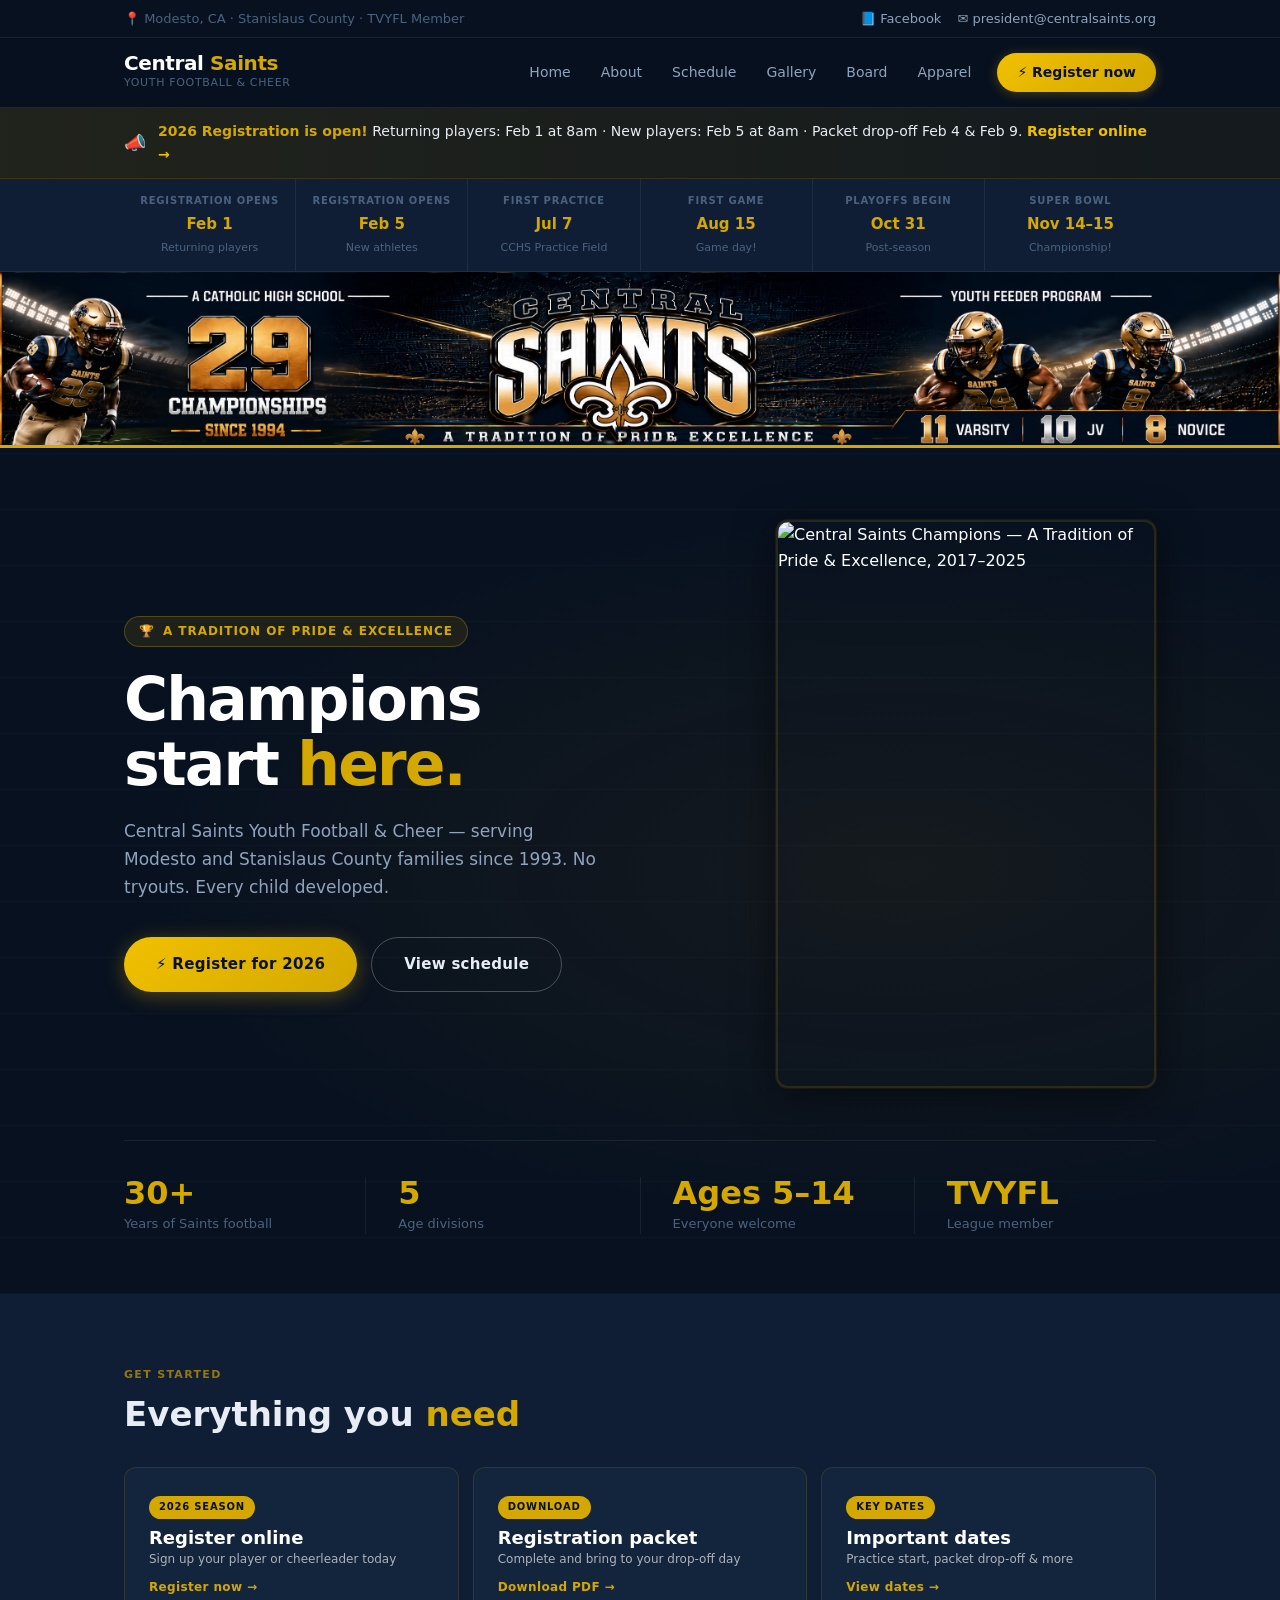
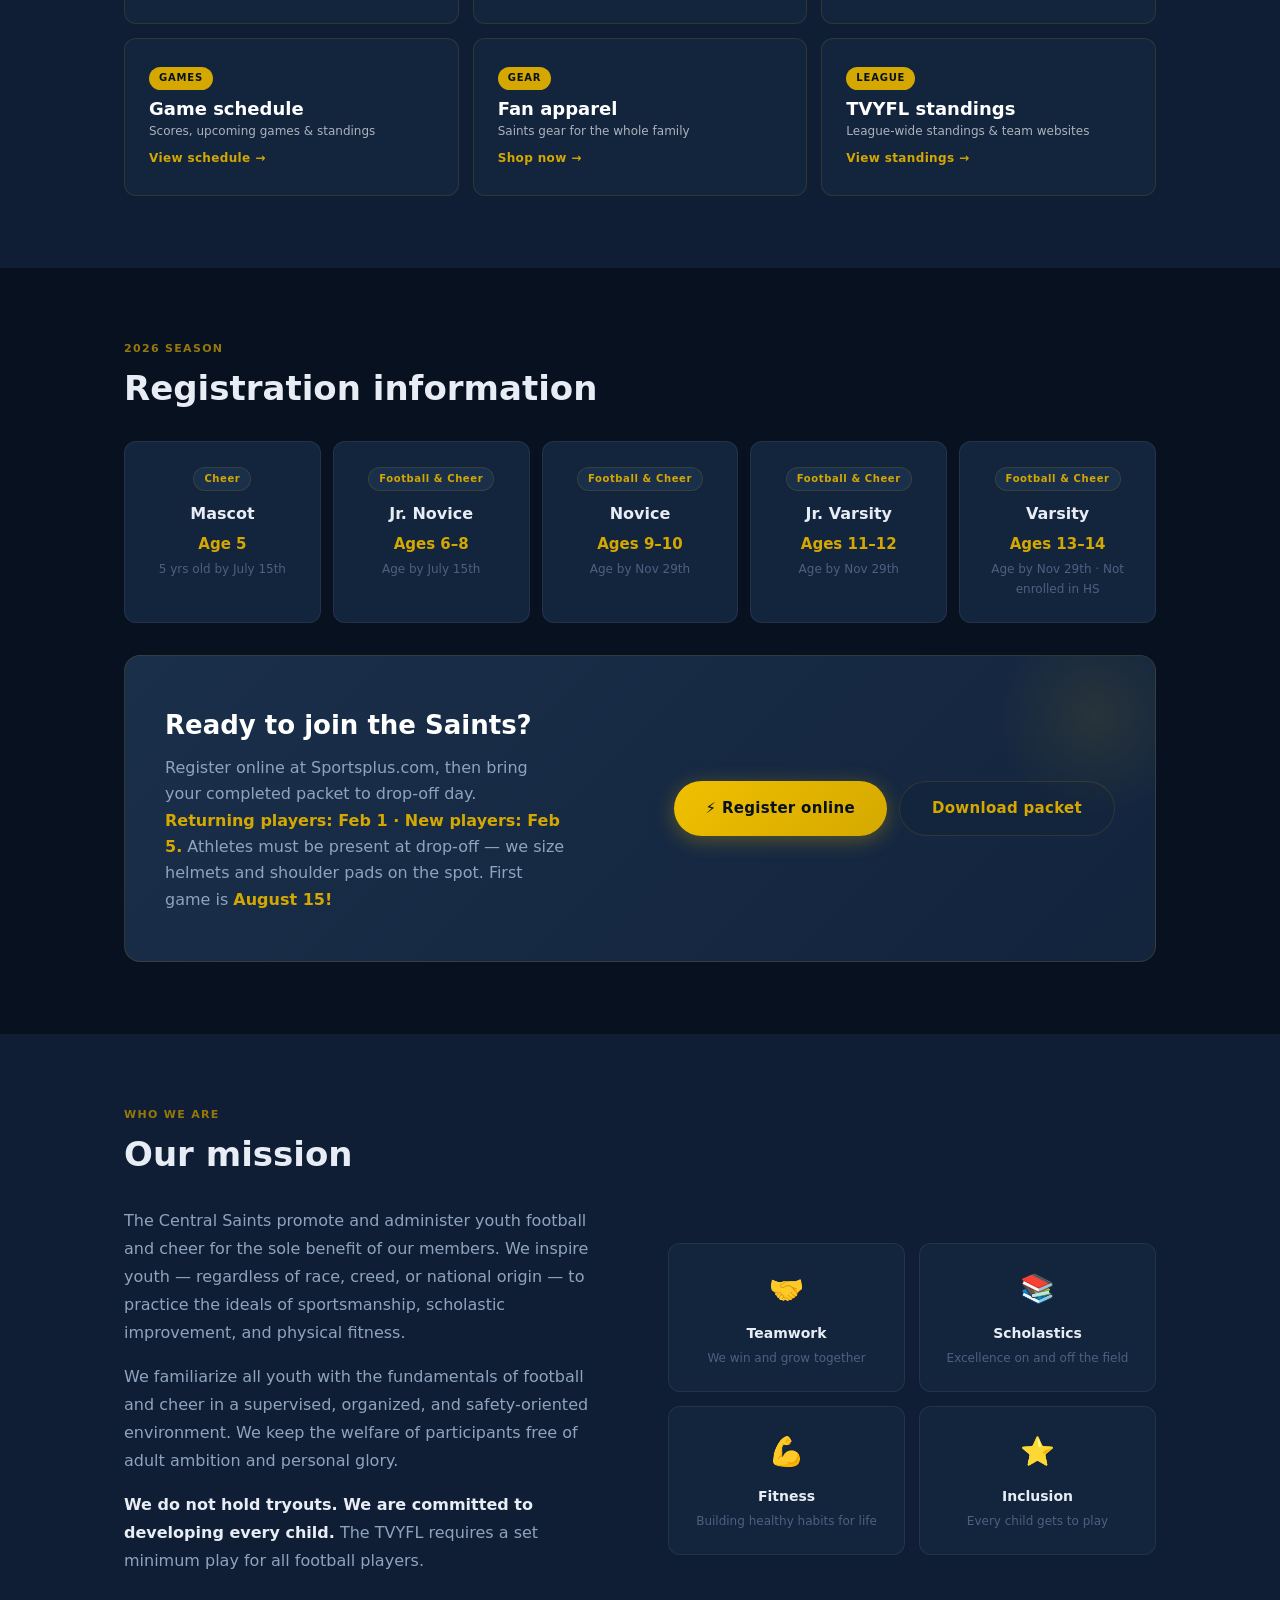
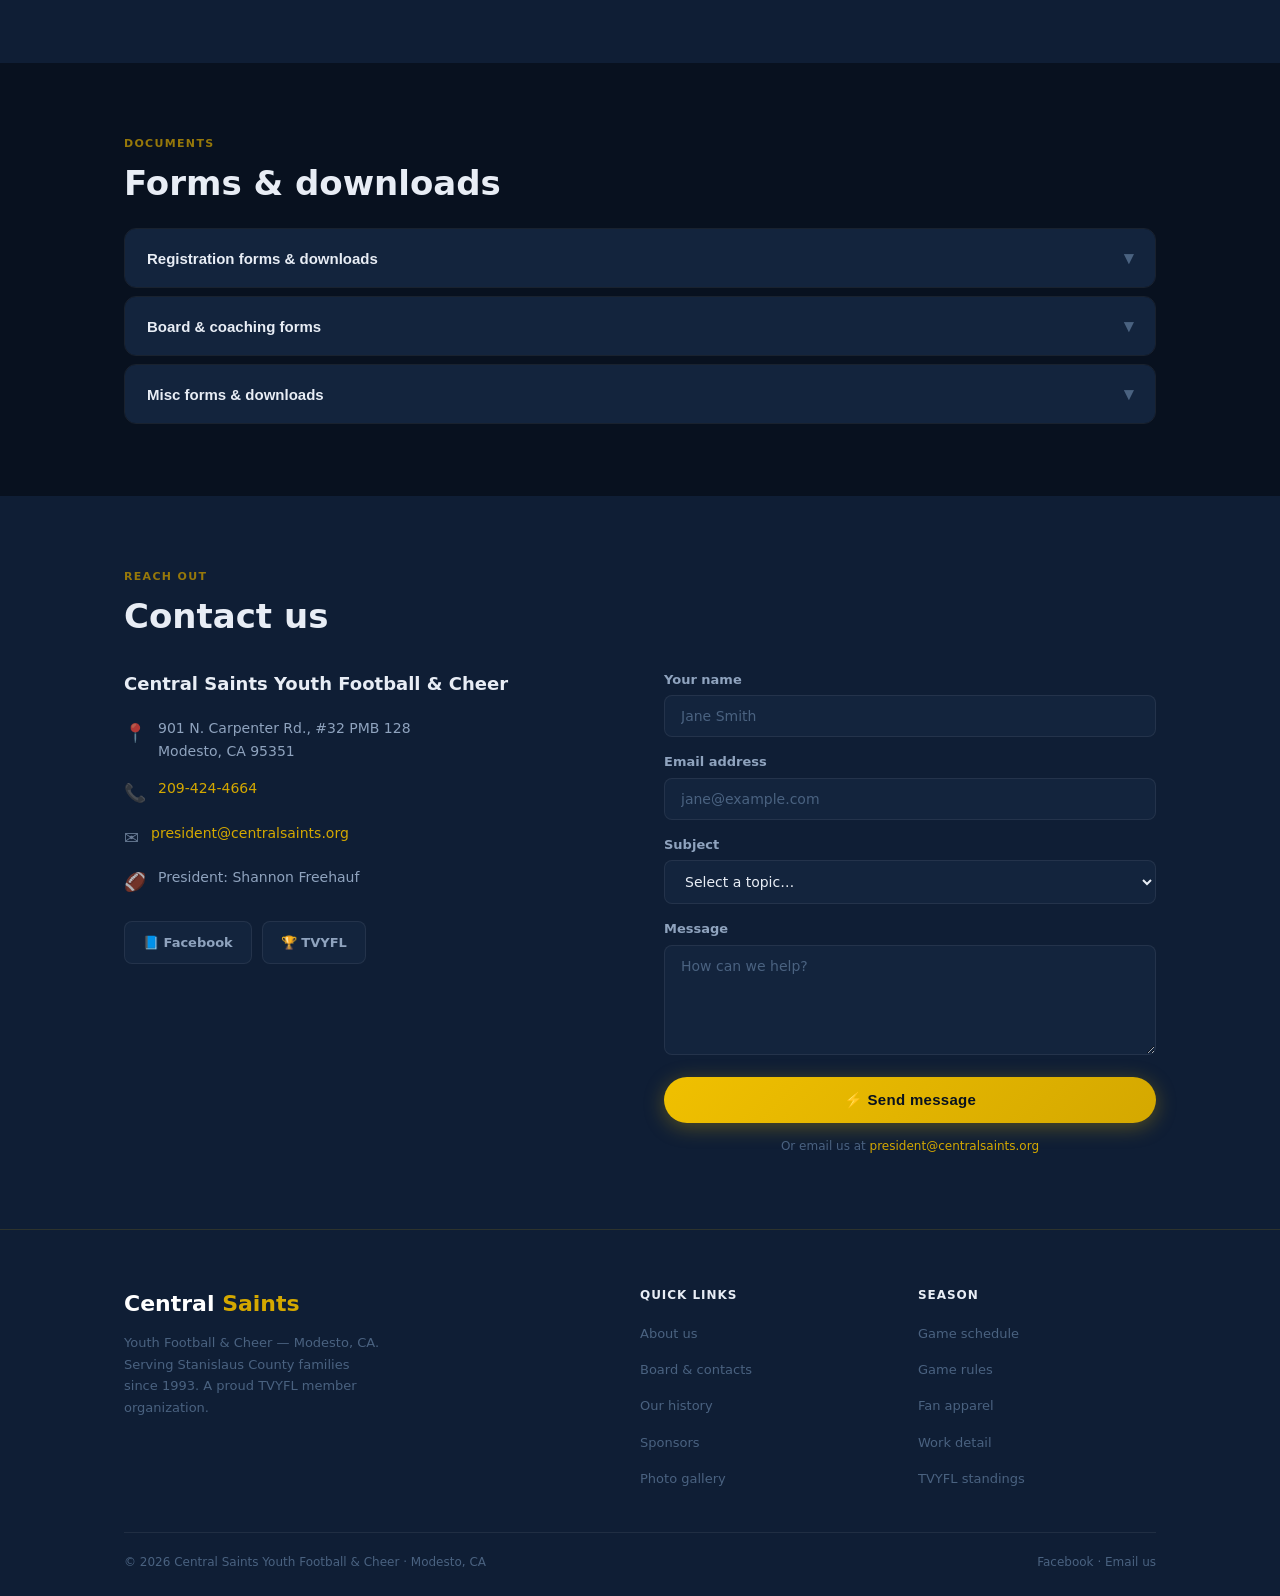
==== index.html @ 1bf00011 "Add files via upload" ====
<!DOCTYPE html>
<html lang="en">
<head>
  <meta charset="UTF-8">
  <meta name="viewport" content="width=device-width, initial-scale=1.0">
  <meta name="description" content="Central Saints Youth Football and Cheer — Stanislaus County, Modesto CA. Champions since 1993. Register your player for the 2026 season.">
  <meta name="keywords" content="Central Saints, Youth Football, Cheer, Modesto, Stanislaus, TVYFL">
  <meta name="google-site-verification" content="LzU_0AO7WnpEdqPncaAFvzsqi4x4MOrATPB7nCaM4bI">
  <meta name="msvalidate.01" content="E31318D5FFE5CCACE5E9D68C7A4A8B5A">
  <title>Central Saints Youth Football &amp; Cheer — Modesto, CA</title>
  <style>
    *, *::before, *::after { box-sizing: border-box; margin: 0; padding: 0; }
    :root {
      --navy:      #08111f;
      --navy-mid:  #0f1e35;
      --navy-card: #13243d;
      --navy-light:#1a2f4a;
      --gold:      #d4a800;
      --gold-bright:#f0c000;
      --gold-dim:  #96780a;
      --gold-glow: rgba(212,168,0,0.18);
      --white:     #ffffff;
      --off-white: #e8edf5;
      --text-primary:   #e8edf5;
      --text-secondary: #8fa3be;
      --text-muted:     #4a6280;
      --border:    rgba(212,168,0,0.15);
      --border-dim: rgba(255,255,255,0.07);
      --radius:    12px;
    }
    html { scroll-behavior: smooth; }
    body {
      font-family: system-ui, -apple-system, 'Segoe UI', sans-serif;
      font-size: 16px; line-height: 1.65;
      color: var(--text-primary);
      background: var(--navy);
    }
    img { max-width: 100%; display: block; }
    a { color: var(--gold); text-decoration: none; }
    a:hover { color: var(--gold-bright); text-decoration: none; }
    ul { list-style: none; }
    .container { max-width: 1080px; margin: 0 auto; padding: 0 24px; }
    .sr-only { position: absolute; width: 1px; height: 1px; overflow: hidden; clip: rect(0,0,0,0); }

    /* ── Buttons ── */
    .btn {
      display: inline-flex; align-items: center; gap: 8px;
      padding: 14px 32px;
      border-radius: 50px;
      font-size: 15px; font-weight: 700;
      cursor: pointer; border: none;
      text-decoration: none; letter-spacing: 0.02em;
      transition: transform 0.15s, box-shadow 0.15s, background 0.15s;
      white-space: nowrap;
    }
    .btn:hover { transform: translateY(-2px); text-decoration: none; }
    .btn:active { transform: translateY(0) scale(0.97); }

    /* Primary: gold pill with glow */
    .btn-gold {
      background: linear-gradient(135deg, var(--gold-bright) 0%, var(--gold) 100%);
      color: var(--navy);
      box-shadow: 0 4px 20px rgba(212,168,0,0.35);
    }
    .btn-gold:hover {
      background: linear-gradient(135deg, #ffe040 0%, var(--gold-bright) 100%);
      box-shadow: 0 6px 28px rgba(212,168,0,0.55);
      color: var(--navy);
    }

    /* Secondary: outline pill */
    .btn-outline {
      background: transparent;
      color: var(--text-primary);
      border: 1.5px solid rgba(255,255,255,0.25);
    }
    .btn-outline:hover {
      border-color: var(--gold);
      color: var(--gold);
      box-shadow: 0 4px 16px rgba(212,168,0,0.15);
    }

    /* Ghost: subtle dark fill */
    .btn-ghost {
      background: var(--navy-card);
      color: var(--gold);
      border: 1.5px solid var(--border);
    }
    .btn-ghost:hover {
      background: var(--navy-light);
      border-color: var(--gold);
      box-shadow: 0 4px 16px rgba(212,168,0,0.15);
    }

    /* Small variant */
    .btn-sm { padding: 9px 20px; font-size: 13px; }

    /* Section labels and headings */
    .section-label {
      font-size: 11px; font-weight: 700; letter-spacing: 0.12em;
      text-transform: uppercase; color: var(--gold-dim); margin-bottom: 10px;
    }
    .section-heading {
      font-size: clamp(24px, 4vw, 34px); font-weight: 800;
      color: var(--text-primary); margin-bottom: 6px; line-height: 1.2;
    }
    .section-heading em { font-style: normal; color: var(--gold); }

    /* ── Skip link ── */
    .skip-link {
      position: absolute; top: -100px; left: 16px;
      background: var(--gold); color: var(--navy);
      padding: 8px 16px; border-radius: 0 0 8px 8px;
      font-weight: 700; z-index: 9999; transition: top 0.2s;
    }
    .skip-link:focus { top: 0; }

    /* ── Top bar ── */
    .topbar {
      background: var(--navy);
      border-bottom: 1px solid var(--border-dim);
      padding: 8px 0; font-size: 13px; color: var(--text-muted);
    }
    .topbar .container { display: flex; justify-content: space-between; align-items: center; flex-wrap: wrap; gap: 6px; }
    .topbar a { color: var(--text-secondary); }
    .topbar a:hover { color: var(--gold); }
    .topbar-social { display: flex; gap: 16px; }

    /* ── Nav ── */
    .site-nav {
      background: rgba(8,17,31,0.95);
      backdrop-filter: blur(12px);
      -webkit-backdrop-filter: blur(12px);
      border-bottom: 1px solid var(--border);
      position: sticky; top: 0; z-index: 100;
    }
    .nav-inner {
      display: flex; align-items: center; justify-content: space-between;
      padding: 14px 24px; max-width: 1080px; margin: 0 auto;
    }
    .nav-brand { display: flex; flex-direction: column; text-decoration: none; }
    .nav-brand .brand-name {
      font-size: 20px; font-weight: 800; color: var(--white);
      letter-spacing: -0.02em; line-height: 1.1;
    }
    .nav-brand .brand-name span { color: var(--gold); }
    .nav-brand .brand-sub { font-size: 11px; color: var(--text-muted); letter-spacing: 0.06em; text-transform: uppercase; }
    .nav-links { display: flex; gap: 2px; align-items: center; }
    .nav-links a {
      padding: 7px 14px; border-radius: 8px;
      font-size: 14px; font-weight: 500; color: var(--text-secondary);
      transition: background 0.12s, color 0.12s;
    }
    .nav-links a:hover { background: var(--navy-card); color: var(--text-primary); }
    .nav-links .nav-cta {
      background: linear-gradient(135deg, var(--gold-bright), var(--gold));
      color: var(--navy); font-weight: 700;
      margin-left: 10px; border-radius: 50px;
      padding: 8px 20px;
      box-shadow: 0 2px 12px rgba(212,168,0,0.3);
    }
    .nav-links .nav-cta:hover { box-shadow: 0 4px 20px rgba(212,168,0,0.5); color: var(--navy); }
    .nav-toggle {
      display: none; background: none; border: none; cursor: pointer;
      flex-direction: column; gap: 5px; padding: 4px;
    }
    .nav-toggle span { display: block; width: 24px; height: 2px; background: var(--text-primary); border-radius: 2px; transition: all 0.2s; }
    @media (max-width: 760px) {
      .nav-toggle { display: flex; }
      .nav-links {
        display: none; flex-direction: column; align-items: stretch;
        position: absolute; top: 100%; left: 0; right: 0;
        background: var(--navy-mid); border-bottom: 1px solid var(--border);
        padding: 12px 16px; gap: 4px;
      }
      .nav-links.open { display: flex; }
      .nav-links a { padding: 11px 14px; }
      .nav-links .nav-cta { text-align: center; margin-left: 0; margin-top: 8px; border-radius: 8px; }
    }

    /* ── Alert banner ── */
    .alert-banner {
      background: linear-gradient(90deg, rgba(212,168,0,0.12) 0%, rgba(212,168,0,0.06) 100%);
      border-bottom: 1px solid var(--border);
      padding: 12px 0;
    }
    .alert-banner .container { display: flex; align-items: center; gap: 12px; font-size: 14px; }
    .alert-icon { font-size: 18px; flex-shrink: 0; }
    .alert-banner strong { color: var(--gold); }
    .alert-banner a { color: var(--gold-bright); font-weight: 700; }

    /* ── Banner image ── */
    .banner-img-wrap { width: 100%; overflow: hidden; border-bottom: 3px solid var(--gold); line-height: 0; }
    .banner-img-wrap img { width: 100%; height: auto; display: block; }

    /* ── Hero ── */
    .hero {
      background: var(--navy);
      color: var(--white);
      padding: 72px 0 60px;
      position: relative; overflow: hidden;
    }
    .hero::before {
      content: ''; position: absolute; inset: 0;
      background:
        radial-gradient(ellipse at 70% 50%, rgba(212,168,0,0.06) 0%, transparent 60%),
        repeating-linear-gradient(0deg, rgba(255,255,255,0.018) 0px, rgba(255,255,255,0.018) 1px, transparent 1px, transparent 56px);
      pointer-events: none;
    }
    .hero-inner {
      position: relative;
      display: grid; grid-template-columns: 1fr auto;
      gap: 40px; align-items: center;
    }
    .hero-eyebrow {
      display: inline-flex; align-items: center; gap: 8px;
      background: rgba(212,168,0,0.1); border: 1px solid rgba(212,168,0,0.3);
      color: var(--gold); font-size: 12px; font-weight: 700; letter-spacing: 0.08em;
      text-transform: uppercase; padding: 5px 14px; border-radius: 20px; margin-bottom: 20px;
    }
    .hero-title {
      font-size: clamp(36px, 6vw, 60px); font-weight: 800;
      line-height: 1.08; letter-spacing: -0.03em; margin-bottom: 20px; color: var(--white);
    }
    .hero-title em { font-style: normal; color: var(--gold); }
    .hero-desc { font-size: 17px; color: var(--text-secondary); max-width: 480px; margin-bottom: 36px; line-height: 1.65; }
    .hero-btns { display: flex; gap: 14px; flex-wrap: wrap; }
    .hero-photo {
      width: 380px; flex-shrink: 0; border-radius: var(--radius);
      overflow: hidden; border: 2px solid var(--border);
      box-shadow: 0 8px 40px rgba(0,0,0,0.5), 0 0 0 1px rgba(212,168,0,0.1);
    }
    .hero-photo img { width: 100%; height: auto; display: block; }
    @media (max-width: 760px) { .hero-photo { display: none; } }
    .hero-stats {
      display: flex; gap: 0;
      border-top: 1px solid var(--border-dim); margin-top: 52px; padding-top: 36px;
    }
    .hero-stat { flex: 1; padding-right: 32px; border-right: 1px solid var(--border-dim); margin-right: 32px; }
    .hero-stat:last-child { border: none; margin: 0; padding: 0; }
    .hero-stat-num { font-size: 32px; font-weight: 800; color: var(--gold); line-height: 1; }
    .hero-stat-label { font-size: 13px; color: var(--text-muted); margin-top: 4px; }
    @media (max-width: 600px) {
      .hero-inner { grid-template-columns: 1fr; }
      .hero-stats { gap: 20px; flex-wrap: wrap; }
      .hero-stat { border: none; margin: 0; padding: 0; flex: 0 0 calc(50% - 10px); }
    }

    /* ── Sections ── */
    .section { padding: 72px 0; }
    .section-dark { background: var(--navy); }
    .section-mid  { background: var(--navy-mid); }

    /* ── Quick links — dark photo cards ── */
    .quicklinks-grid {
      display: grid; grid-template-columns: repeat(3, 1fr);
      gap: 14px; margin-top: 32px;
    }
    @media (max-width: 760px) { .quicklinks-grid { grid-template-columns: 1fr 1fr; } }
    @media (max-width: 480px) { .quicklinks-grid { grid-template-columns: 1fr; } }
    .quicklink-card {
      position: relative; border-radius: var(--radius);
      overflow: hidden;
      display: flex; flex-direction: column; justify-content: center;
      text-decoration: none; color: var(--white);
      background: var(--navy-card);
      border: 1px solid var(--border);
      transition: transform 0.2s, border-color 0.2s, box-shadow 0.2s, background 0.2s;
    }
    .quicklink-card:hover {
      transform: translateY(-5px);
      border-color: var(--gold);
      background: var(--navy-light);
      box-shadow: 0 12px 40px rgba(0,0,0,0.4), 0 0 0 1px rgba(212,168,0,0.2);
    }
    .ql-content { position: relative; z-index: 1; padding: 24px; }
    .ql-tag {
      display: inline-block; background: var(--gold); color: var(--navy);
      font-size: 10px; font-weight: 800; letter-spacing: 0.08em;
      text-transform: uppercase; padding: 3px 10px; border-radius: 20px; margin-bottom: 8px;
    }
    .quicklink-card h3 { font-size: 18px; font-weight: 800; color: var(--white); line-height: 1.2; margin-bottom: 3px; }
    .quicklink-card p  { font-size: 12px; color: rgba(255,255,255,0.65); line-height: 1.4; }
    .ql-arrow { display: inline-block; margin-top: 10px; font-size: 12px; font-weight: 700; color: var(--gold); letter-spacing: 0.03em; }

    /* ── Age divisions ── */
    .divisions-grid {
      display: grid; grid-template-columns: repeat(auto-fit, minmax(160px, 1fr));
      gap: 12px; margin-top: 32px;
    }
    .division-card {
      background: var(--navy-card); border: 1px solid var(--border-dim);
      border-radius: var(--radius); padding: 22px 16px; text-align: center;
      transition: border-color 0.15s;
    }
    .division-card:hover { border-color: var(--border); }
    .division-badge {
      display: inline-block; background: var(--navy-light); color: var(--gold);
      font-size: 10px; font-weight: 800; letter-spacing: 0.06em;
      padding: 3px 10px; border-radius: 20px; margin-bottom: 10px;
      border: 1px solid var(--border);
    }
    .division-card h3 { font-size: 16px; font-weight: 700; color: var(--text-primary); margin-bottom: 4px; }
    .division-card .ages { font-size: 15px; font-weight: 700; color: var(--gold); }
    .division-card .cutoff { font-size: 12px; color: var(--text-muted); margin-top: 4px; }

    /* ── Reg CTA ── */
    .reg-cta {
      background: linear-gradient(135deg, var(--navy-light) 0%, var(--navy-card) 100%);
      border: 1px solid var(--border);
      border-radius: 16px; padding: 48px 40px;
      display: flex; align-items: center; justify-content: space-between;
      gap: 24px; flex-wrap: wrap; margin-top: 32px;
      position: relative; overflow: hidden;
    }
    .reg-cta::before {
      content: ''; position: absolute; top: -40px; right: -40px;
      width: 200px; height: 200px; border-radius: 50%;
      background: radial-gradient(circle, rgba(212,168,0,0.1) 0%, transparent 70%);
      pointer-events: none;
    }
    .reg-cta h3 { font-size: 26px; font-weight: 800; color: var(--white); margin-bottom: 8px; }
    .reg-cta p  { color: var(--text-secondary); max-width: 400px; }
    .reg-cta-btns { display: flex; gap: 12px; flex-wrap: wrap; flex-shrink: 0; }

    /* ── Mission ── */
    .mission-layout {
      display: grid; grid-template-columns: 1fr 1fr;
      gap: 56px; align-items: center; margin-top: 32px;
    }
    .mission-text p { color: var(--text-secondary); margin-bottom: 16px; line-height: 1.75; }
    .mission-text strong { color: var(--text-primary); }
    .mission-values { display: grid; grid-template-columns: 1fr 1fr; gap: 14px; }
    .value-card {
      background: var(--navy-card); border: 1px solid var(--border-dim);
      border-radius: var(--radius); padding: 22px; text-align: center;
      transition: border-color 0.15s;
    }
    .value-card:hover { border-color: var(--border); }
    .value-card .val-icon { font-size: 28px; margin-bottom: 10px; }
    .value-card h4 { font-size: 14px; font-weight: 700; color: var(--text-primary); }
    .value-card p  { font-size: 12px; color: var(--text-muted); margin-top: 4px; }
    @media (max-width: 720px) { .mission-layout { grid-template-columns: 1fr; gap: 32px; } }

    /* ── Accordion ── */
    .accordion { margin-top: 24px; display: flex; flex-direction: column; gap: 8px; }
    .acc-item { border: 1px solid var(--border-dim); border-radius: var(--radius); overflow: hidden; }
    .acc-trigger {
      display: flex; justify-content: space-between; align-items: center;
      width: 100%; background: var(--navy-card);
      padding: 18px 22px; cursor: pointer; border: none;
      font-size: 15px; font-weight: 600; color: var(--text-primary); text-align: left;
      transition: background 0.12s;
    }
    .acc-trigger:hover { background: var(--navy-light); }
    .acc-arrow { font-size: 18px; color: var(--text-muted); transition: transform 0.2s; user-select: none; }
    .acc-item.open .acc-arrow { transform: rotate(180deg); color: var(--gold); }
    .acc-item.open .acc-trigger { color: var(--gold); }
    .acc-body { display: none; padding: 0 22px 20px; background: var(--navy-card); }
    .acc-item.open .acc-body { display: block; }
    .acc-body ul { margin-top: 8px; display: flex; flex-direction: column; gap: 6px; }
    .acc-body li {
      display: flex; align-items: center; gap: 10px;
      padding: 10px 14px;
      background: var(--navy-mid); border-radius: 8px;
      font-size: 14px; color: var(--text-secondary);
      border: 1px solid var(--border-dim);
    }
    .acc-body li a { color: var(--gold); font-weight: 600; }
    .acc-body li a:hover { color: var(--gold-bright); }
    .acc-body .doc-icon { font-size: 15px; flex-shrink: 0; opacity: 0.6; }
    .acc-body p { font-size: 14px; color: var(--text-secondary); margin-bottom: 12px; }
    .acc-body .contact-block { margin-bottom: 16px; }
    .acc-body .contact-block strong { color: var(--text-primary); }

    /* ── Contact ── */
    .contact-layout { display: grid; grid-template-columns: 1fr 1fr; gap: 48px; margin-top: 32px; }
    .contact-info h3 { font-size: 18px; font-weight: 700; color: var(--text-primary); margin-bottom: 18px; }
    .contact-list { display: flex; flex-direction: column; gap: 14px; }
    .contact-item { display: flex; align-items: flex-start; gap: 12px; font-size: 14px; color: var(--text-secondary); }
    .contact-item .ci-icon { font-size: 18px; flex-shrink: 0; margin-top: 1px; opacity: 0.7; }
    .contact-item a { color: var(--gold); }
    .contact-item a:hover { color: var(--gold-bright); }
    .contact-social { display: flex; gap: 10px; margin-top: 24px; flex-wrap: wrap; }
    .social-btn {
      display: flex; align-items: center; gap: 8px;
      background: var(--navy-card); border: 1px solid var(--border-dim);
      border-radius: 8px; padding: 10px 18px;
      font-size: 13px; font-weight: 600; color: var(--text-secondary);
      transition: border-color 0.12s, color 0.12s;
    }
    .social-btn:hover { border-color: var(--gold); color: var(--gold); }
    .contact-form { display: flex; flex-direction: column; gap: 14px; }
    .contact-form label { font-size: 13px; font-weight: 600; color: var(--text-secondary); display: block; margin-bottom: 5px; }
    .contact-form input, .contact-form textarea, .contact-form select {
      width: 100%; padding: 12px 16px;
      border: 1px solid var(--border-dim); border-radius: 8px;
      font-size: 14px; font-family: inherit;
      color: var(--text-primary); background: var(--navy-card);
      transition: border-color 0.12s;
    }
    .contact-form input::placeholder, .contact-form textarea::placeholder { color: var(--text-muted); }
    .contact-form select option { background: var(--navy-card); }
    .contact-form input:focus, .contact-form textarea:focus { outline: none; border-color: var(--gold); }
    .contact-form textarea { min-height: 110px; resize: vertical; }
    .form-status { font-size: 13px; padding: 10px 14px; border-radius: 8px; display: none; }
    .form-status.success { background: rgba(50,180,80,0.1); color: #6fdb8a; border: 1px solid rgba(50,180,80,0.2); display: block; }
    .form-status.error   { background: rgba(220,60,60,0.1); color: #f08080; border: 1px solid rgba(220,60,60,0.2); display: block; }
    @media (max-width: 720px) { .contact-layout { grid-template-columns: 1fr; } }

    /* ── Footer ── */
    .site-footer { background: var(--navy-mid); border-top: 1px solid var(--border); padding: 56px 0 24px; }
    .footer-grid { display: grid; grid-template-columns: 2fr 1fr 1fr; gap: 40px; margin-bottom: 40px; }
    .footer-brand .brand-name { font-size: 22px; font-weight: 800; color: var(--white); margin-bottom: 10px; }
    .footer-brand .brand-name span { color: var(--gold); }
    .footer-brand p { font-size: 13px; line-height: 1.65; color: var(--text-muted); max-width: 260px; }
    .footer-col h4 { font-size: 12px; font-weight: 700; color: var(--text-primary); margin-bottom: 14px; text-transform: uppercase; letter-spacing: 0.08em; }
    .footer-col ul { display: flex; flex-direction: column; gap: 10px; }
    .footer-col ul li a { color: var(--text-muted); font-size: 13px; }
    .footer-col ul li a:hover { color: var(--gold); }
    .footer-bottom {
      border-top: 1px solid var(--border-dim); padding-top: 20px;
      display: flex; justify-content: space-between; align-items: center;
      flex-wrap: wrap; gap: 8px; font-size: 12px; color: var(--text-muted);
    }
    .footer-bottom a { color: var(--text-muted); }
    .footer-bottom a:hover { color: var(--gold); }
    @media (max-width: 720px) { .footer-grid { grid-template-columns: 1fr 1fr; } .footer-brand { grid-column: 1 / -1; } }
    @media (max-width: 480px) { .footer-grid { grid-template-columns: 1fr; } }

    @media (prefers-reduced-motion: reduce) { *, *::before, *::after { transition-duration: 0.01ms !important; } }
  </style>
</head>
<body>

  <a href="#main" class="skip-link">Skip to main content</a>

  <div class="topbar">
    <div class="container">
      <span>📍 Modesto, CA · Stanislaus County · TVYFL Member</span>
      <div class="topbar-social">
        <a href="https://www.facebook.com/CSFootball/" target="_blank" rel="noopener">📘 Facebook</a>
        <a href="mailto:president@centralsaints.org">✉️ president@centralsaints.org</a>
      </div>
    </div>
  </div>

  <header class="site-nav" role="banner">
    <div class="nav-inner">
      <a href="index.html" class="nav-brand" aria-label="Central Saints home">
        <span class="brand-name">Central <span>Saints</span></span>
        <span class="brand-sub">Youth Football &amp; Cheer</span>
      </a>
      <button class="nav-toggle" aria-controls="nav-links" aria-expanded="false" aria-label="Toggle navigation">
        <span></span><span></span><span></span>
      </button>
      <nav id="nav-links" class="nav-links" role="navigation" aria-label="Main navigation">
        <a href="index.html">Home</a>
        <a href="about.html">About</a>
        <a href="schedule.html">Schedule</a>
        <a href="gallery.html">Gallery</a>
        <a href="board.html">Board</a>
        <a href="store.html">Apparel</a>
        <a href="https://centralsaints.sportsplus.app/public/4731/registration" target="_blank" rel="noopener" class="nav-cta">⚡ Register now</a>
      </nav>
    </div>
  </header>

  <div class="alert-banner" role="alert">
    <div class="container">
      <span class="alert-icon" aria-hidden="true">📣</span>
      <span>
        <strong>2026 Registration is open!</strong>
        Returning players: Feb 1 at 8am · New players: Feb 5 at 8am · Packet drop-off Feb 4 &amp; Feb 9.
        <a href="https://centralsaints.sportsplus.app/public/4731/registration" target="_blank" rel="noopener">Register online →</a>
      </span>
    </div>
  </div>

  <!-- Key dates strip -->
  <div style="background:var(--navy-mid);border-bottom:1px solid var(--border-dim);padding:0;overflow-x:auto;">
    <div style="display:flex;min-width:600px;max-width:1080px;margin:0 auto;padding:0 24px;">
      <a href="schedule.html" style="flex:1;display:flex;flex-direction:column;align-items:center;padding:14px 8px;border-right:1px solid var(--border-dim);text-decoration:none;transition:background 0.12s;" onmouseover="this.style.background='var(--navy-light)'" onmouseout="this.style.background='transparent'">
        <span style="font-size:10px;font-weight:700;letter-spacing:0.08em;text-transform:uppercase;color:var(--text-muted);">Registration opens</span>
        <span style="font-size:15px;font-weight:800;color:var(--gold);margin-top:3px;">Feb 1</span>
        <span style="font-size:11px;color:var(--text-muted);margin-top:2px;">Returning players</span>
      </a>
      <a href="schedule.html" style="flex:1;display:flex;flex-direction:column;align-items:center;padding:14px 8px;border-right:1px solid var(--border-dim);text-decoration:none;transition:background 0.12s;" onmouseover="this.style.background='var(--navy-light)'" onmouseout="this.style.background='transparent'">
        <span style="font-size:10px;font-weight:700;letter-spacing:0.08em;text-transform:uppercase;color:var(--text-muted);">Registration opens</span>
        <span style="font-size:15px;font-weight:800;color:var(--gold);margin-top:3px;">Feb 5</span>
        <span style="font-size:11px;color:var(--text-muted);margin-top:2px;">New athletes</span>
      </a>
      <a href="schedule.html" style="flex:1;display:flex;flex-direction:column;align-items:center;padding:14px 8px;border-right:1px solid var(--border-dim);text-decoration:none;transition:background 0.12s;" onmouseover="this.style.background='var(--navy-light)'" onmouseout="this.style.background='transparent'">
        <span style="font-size:10px;font-weight:700;letter-spacing:0.08em;text-transform:uppercase;color:var(--text-muted);">First practice</span>
        <span style="font-size:15px;font-weight:800;color:var(--gold);margin-top:3px;">Jul 7</span>
        <span style="font-size:11px;color:var(--text-muted);margin-top:2px;">CCHS Practice Field</span>
      </a>
      <a href="schedule.html" style="flex:1;display:flex;flex-direction:column;align-items:center;padding:14px 8px;border-right:1px solid var(--border-dim);text-decoration:none;transition:background 0.12s;" onmouseover="this.style.background='var(--navy-light)'" onmouseout="this.style.background='transparent'">
        <span style="font-size:10px;font-weight:700;letter-spacing:0.08em;text-transform:uppercase;color:var(--text-muted);">First game</span>
        <span style="font-size:15px;font-weight:800;color:var(--gold);margin-top:3px;">Aug 15</span>
        <span style="font-size:11px;color:var(--text-muted);margin-top:2px;">Game day!</span>
      </a>
      <a href="schedule.html" style="flex:1;display:flex;flex-direction:column;align-items:center;padding:14px 8px;border-right:1px solid var(--border-dim);text-decoration:none;transition:background 0.12s;" onmouseover="this.style.background='var(--navy-light)'" onmouseout="this.style.background='transparent'">
        <span style="font-size:10px;font-weight:700;letter-spacing:0.08em;text-transform:uppercase;color:var(--text-muted);">Playoffs begin</span>
        <span style="font-size:15px;font-weight:800;color:var(--gold);margin-top:3px;">Oct 31</span>
        <span style="font-size:11px;color:var(--text-muted);margin-top:2px;">Post-season</span>
      </a>
      <a href="schedule.html" style="flex:1;display:flex;flex-direction:column;align-items:center;padding:14px 8px;text-decoration:none;transition:background 0.12s;" onmouseover="this.style.background='var(--navy-light)'" onmouseout="this.style.background='transparent'">
        <span style="font-size:10px;font-weight:700;letter-spacing:0.08em;text-transform:uppercase;color:var(--text-muted);">Super Bowl</span>
        <span style="font-size:15px;font-weight:800;color:var(--gold);margin-top:3px;">Nov 14–15</span>
        <span style="font-size:11px;color:var(--text-muted);margin-top:2px;">Championship!</span>
      </a>
    </div>
  </div>

  <main id="main">

    <div class="banner-img-wrap">
      <img src="images/2016banner.jpg"
           alt="Central Saints Youth Football &amp; Cheer — A Tradition of Pride &amp; Excellence, Champions since 1993"
           width="1200" height="200">
    </div>

    <section class="hero" aria-labelledby="hero-heading">
      <div class="container">
        <div class="hero-inner">
          <div>
            <div class="hero-eyebrow">
              <span aria-hidden="true">🏆</span> A Tradition of Pride &amp; Excellence
            </div>
            <h1 class="hero-title" id="hero-heading">
              Champions<br>start <em>here.</em>
            </h1>
            <p class="hero-desc">
              Central Saints Youth Football &amp; Cheer — serving Modesto and Stanislaus County families since 1993. No tryouts. Every child developed.
            </p>
            <div class="hero-btns">
              <a href="https://centralsaints.sportsplus.app/public/4731/registration" class="btn btn-gold" target="_blank" rel="noopener">
                ⚡ Register for 2026
              </a>
              <a href="schedule.html" class="btn btn-outline">
                View schedule
              </a>
            </div>
          </div>
          <div class="hero-photo">
            <img src="images/2026champs.png"
                 alt="Central Saints Champions — A Tradition of Pride &amp; Excellence, 2017–2025"
                 width="1024" height="1536">
          </div>
        </div>
        <div class="hero-stats" aria-label="Team highlights">
          <div class="hero-stat">
            <div class="hero-stat-num">30+</div>
            <div class="hero-stat-label">Years of Saints football</div>
          </div>
          <div class="hero-stat">
            <div class="hero-stat-num">5</div>
            <div class="hero-stat-label">Age divisions</div>
          </div>
          <div class="hero-stat">
            <div class="hero-stat-num">Ages 5–14</div>
            <div class="hero-stat-label">Everyone welcome</div>
          </div>
          <div class="hero-stat">
            <div class="hero-stat-num">TVYFL</div>
            <div class="hero-stat-label">League member</div>
          </div>
        </div>
      </div>
    </section>

    <!-- Quick links -->
    <section class="section section-mid" aria-labelledby="quicklinks-heading">
      <div class="container">
        <p class="section-label">Get started</p>
        <h2 class="section-heading" id="quicklinks-heading">Everything you <em>need</em></h2>
        <div class="quicklinks-grid">

          <a href="https://centralsaints.sportsplus.app/public/4731/registration" class="quicklink-card" target="_blank" rel="noopener">
            <div class="ql-content">
              <span class="ql-tag">2026 Season</span>
              <h3>Register online</h3>
              <p>Sign up your player or cheerleader today</p>
              <span class="ql-arrow">Register now →</span>
            </div>
          </a>

          <a href="forms/FootballCheer_Registration_Packet_2026.pdf" class="quicklink-card" target="_blank">
            <div class="ql-content">
              <span class="ql-tag">Download</span>
              <h3>Registration packet</h3>
              <p>Complete and bring to your drop-off day</p>
              <span class="ql-arrow">Download PDF →</span>
            </div>
          </a>

          <a href="forms/ImportantDates.pdf" class="quicklink-card" target="_blank">
            <div class="ql-content">
              <span class="ql-tag">Key dates</span>
              <h3>Important dates</h3>
              <p>Practice start, packet drop-off &amp; more</p>
              <span class="ql-arrow">View dates →</span>
            </div>
          </a>

          <a href="schedule.html" class="quicklink-card">
            <div class="ql-content">
              <span class="ql-tag">Games</span>
              <h3>Game schedule</h3>
              <p>Scores, upcoming games &amp; standings</p>
              <span class="ql-arrow">View schedule →</span>
            </div>
          </a>

          <a href="store.html" class="quicklink-card">
            <div class="ql-content">
              <span class="ql-tag">Gear</span>
              <h3>Fan apparel</h3>
              <p>Saints gear for the whole family</p>
              <span class="ql-arrow">Shop now →</span>
            </div>
          </a>

          <a href="http://www.tvyfl.us" class="quicklink-card" target="_blank" rel="noopener">
            <div class="ql-content">
              <span class="ql-tag">League</span>
              <h3>TVYFL standings</h3>
              <p>League-wide standings &amp; team websites</p>
              <span class="ql-arrow">View standings →</span>
            </div>
          </a>

        </div>
      </div>
    </section>

    <!-- Registration info -->
    <section class="section section-dark" aria-labelledby="reg-heading">
      <div class="container">
        <p class="section-label">2026 Season</p>
        <h2 class="section-heading" id="reg-heading">Registration information</h2>
        <div class="divisions-grid" aria-label="Age divisions">
          <div class="division-card">
            <div class="division-badge">Cheer</div>
            <h3>Mascot</h3>
            <div class="ages">Age 5</div>
            <div class="cutoff">5 yrs old by July 15th</div>
          </div>
          <div class="division-card">
            <div class="division-badge">Football &amp; Cheer</div>
            <h3>Jr. Novice</h3>
            <div class="ages">Ages 6–8</div>
            <div class="cutoff">Age by July 15th</div>
          </div>
          <div class="division-card">
            <div class="division-badge">Football &amp; Cheer</div>
            <h3>Novice</h3>
            <div class="ages">Ages 9–10</div>
            <div class="cutoff">Age by Nov 29th</div>
          </div>
          <div class="division-card">
            <div class="division-badge">Football &amp; Cheer</div>
            <h3>Jr. Varsity</h3>
            <div class="ages">Ages 11–12</div>
            <div class="cutoff">Age by Nov 29th</div>
          </div>
          <div class="division-card">
            <div class="division-badge">Football &amp; Cheer</div>
            <h3>Varsity</h3>
            <div class="ages">Ages 13–14</div>
            <div class="cutoff">Age by Nov 29th · Not enrolled in HS</div>
          </div>
        </div>
        <div class="reg-cta" role="complementary">
          <div>
            <h3>Ready to join the Saints?</h3>
            <p>Register online at Sportsplus.com, then bring your completed packet to drop-off day. <strong style="color:var(--gold)">Returning players: Feb 1 · New players: Feb 5.</strong> Athletes must be present at drop-off — we size helmets and shoulder pads on the spot. First game is <strong style="color:var(--gold)">August 15!</strong></p>
          </div>
          <div class="reg-cta-btns">
            <a href="https://centralsaints.sportsplus.app/public/4731/registration" class="btn btn-gold" target="_blank" rel="noopener">⚡ Register online</a>
            <a href="forms/FootballCheer_Registration_Packet_2026.pdf" class="btn btn-ghost" target="_blank">Download packet</a>
          </div>
        </div>
      </div>
    </section>

    <!-- Mission -->
    <section class="section section-mid" aria-labelledby="mission-heading">
      <div class="container">
        <p class="section-label">Who we are</p>
        <h2 class="section-heading" id="mission-heading">Our mission</h2>
        <div class="mission-layout">
          <div class="mission-text">
            <p>The Central Saints promote and administer youth football and cheer for the sole benefit of our members. We inspire youth — regardless of race, creed, or national origin — to practice the ideals of sportsmanship, scholastic improvement, and physical fitness.</p>
            <p>We familiarize all youth with the fundamentals of football and cheer in a supervised, organized, and safety-oriented environment. We keep the welfare of participants free of adult ambition and personal glory.</p>
            <p><strong>We do not hold tryouts. We are committed to developing every child.</strong> The TVYFL requires a set minimum play for all football players.</p>
          </div>
          <div class="mission-values" aria-label="Our values">
            <div class="value-card">
              <div class="val-icon" aria-hidden="true">🤝</div>
              <h4>Teamwork</h4>
              <p>We win and grow together</p>
            </div>
            <div class="value-card">
              <div class="val-icon" aria-hidden="true">📚</div>
              <h4>Scholastics</h4>
              <p>Excellence on and off the field</p>
            </div>
            <div class="value-card">
              <div class="val-icon" aria-hidden="true">💪</div>
              <h4>Fitness</h4>
              <p>Building healthy habits for life</p>
            </div>
            <div class="value-card">
              <div class="val-icon" aria-hidden="true">⭐</div>
              <h4>Inclusion</h4>
              <p>Every child gets to play</p>
            </div>
          </div>
        </div>
      </div>
    </section>

    <!-- Forms & Downloads -->
    <section class="section section-dark" aria-labelledby="forms-heading">
      <div class="container">
        <p class="section-label">Documents</p>
        <h2 class="section-heading" id="forms-heading">Forms &amp; downloads</h2>
        <div class="accordion" role="list">

          <div class="acc-item" role="listitem">
            <button class="acc-trigger" aria-expanded="false" aria-controls="acc-reg">
              Registration forms &amp; downloads
              <span class="acc-arrow" aria-hidden="true">▾</span>
            </button>
            <div class="acc-body" id="acc-reg">
              <ul>
                <li><span class="doc-icon" aria-hidden="true">📄</span><a href="forms/FootballCheer_Registration_Packet_2026.pdf" target="_blank">Football &amp; Cheer Registration Packet 2026</a></li>
                <li><span class="doc-icon" aria-hidden="true">📄</span><a href="forms/CCHSPermissionForm.pdf" target="_blank">CCHS Permission Form</a></li>
                <li><span class="doc-icon" aria-hidden="true">📄</span><a href="forms/TVYFLPhysicalForm.pdf" target="_blank">TVYFL Physical Form</a></li>
                <li><span class="doc-icon" aria-hidden="true">🌐</span><a href="https://centralsaints.sportsplus.app/public/4731/registration" target="_blank" rel="noopener">Online registration portal</a></li>
              </ul>
            </div>
          </div>

          <div class="acc-item" role="listitem">
            <button class="acc-trigger" aria-expanded="false" aria-controls="acc-coach">
              Board &amp; coaching forms
              <span class="acc-arrow" aria-hidden="true">▾</span>
            </button>
            <div class="acc-body" id="acc-coach">
              <div class="contact-block">
                <p><strong>Interested in coaching?</strong></p>
                <p>Football: <a href="mailto:freehaufshannon@aol.com">freehaufshannon@aol.com</a> &nbsp;·&nbsp; Cheer: <a href="mailto:cheer@centralsaints.org">cheer@centralsaints.org</a></p>
              </div>
              <ul>
                <li><span class="doc-icon" aria-hidden="true">📄</span><a href="forms/BoardApplication.pdf" target="_blank">Saints Board Application</a></li>
                <li><span class="doc-icon" aria-hidden="true">📄</span><a href="forms/SaintsCoachApplication.pdf" target="_blank">Saints Coach Application</a></li>
                <li><span class="doc-icon" aria-hidden="true">📄</span><a href="forms/CoachesRequiredDocumentsInfo.pdf" target="_blank">Coaches Required Documents Info</a></li>
                <li><span class="doc-icon" aria-hidden="true">📄</span><a href="forms/CoachingContract2019.pdf" target="_blank">Coaches Contract</a></li>
                <li><span class="doc-icon" aria-hidden="true">📄</span><a href="forms/TVYFLCoachApplication.pdf" target="_blank">TVYFL Coach Application</a></li>
                <li><span class="doc-icon" aria-hidden="true">📄</span><a href="forms/DOJform.pdf" target="_blank">DOJ Form</a></li>
                <li><span class="doc-icon" aria-hidden="true">📄</span><a href="forms/PhotographyGuidelines.pdf" target="_blank">Photography Guidelines</a></li>
                <li><span class="doc-icon" aria-hidden="true">📄</span><a href="forms/USA-Membership-Sign-Up.pdf" target="_blank">USA Membership Sign-Up Info</a></li>
              </ul>
            </div>
          </div>

          <div class="acc-item" role="listitem">
            <button class="acc-trigger" aria-expanded="false" aria-controls="acc-misc">
              Misc forms &amp; downloads
              <span class="acc-arrow" aria-hidden="true">▾</span>
            </button>
            <div class="acc-body" id="acc-misc">
              <ul>
                <li><span class="doc-icon" aria-hidden="true">📄</span><a href="forms/CentralSaintsPhotoOrderForm.pdf" target="_blank">Photo Order Form</a></li>
                <li><span class="doc-icon" aria-hidden="true">📄</span><a href="forms/HydrationTips.pdf" target="_blank">Hydration Tips</a></li>
                <li><span class="doc-icon" aria-hidden="true">📄</span><a href="forms/SaintsDressCode.pdf" target="_blank">Saints Football Dress Code</a></li>
                <li><span class="doc-icon" aria-hidden="true">📄</span><a href="forms/SaintsPastUniforms.pdf" target="_blank">Saints Logo</a></li>
                <li><span class="doc-icon" aria-hidden="true">📄</span><a href="forms/YBAddForm.pdf" target="_blank">Yearbook Form</a></li>
                <li><span class="doc-icon" aria-hidden="true">📄</span><a href="forms/WorkDetail.pdf" target="_blank">Work Detail Form</a></li>
              </ul>
            </div>
          </div>

        </div>
      </div>
    </section>

    <!-- Contact -->
    <section class="section section-mid" aria-labelledby="contact-heading">
      <div class="container">
        <p class="section-label">Reach out</p>
        <h2 class="section-heading" id="contact-heading">Contact us</h2>
        <div class="contact-layout">
          <div class="contact-info">
            <h3>Central Saints Youth Football &amp; Cheer</h3>
            <ul class="contact-list">
              <li class="contact-item">
                <span class="ci-icon" aria-hidden="true">📍</span>
                <span>901 N. Carpenter Rd., #32 PMB 128<br>Modesto, CA 95351</span>
              </li>
              <li class="contact-item">
                <span class="ci-icon" aria-hidden="true">📞</span>
                <a href="tel:+12094244664">209-424-4664</a>
              </li>
              <li class="contact-item">
                <span class="ci-icon" aria-hidden="true">✉️</span>
                <a href="mailto:president@centralsaints.org">president@centralsaints.org</a>
              </li>
              <li class="contact-item">
                <span class="ci-icon" aria-hidden="true">🏈</span>
                <span>President: Shannon Freehauf</span>
              </li>
            </ul>
            <div class="contact-social">
              <a href="https://www.facebook.com/CSFootball/" class="social-btn" target="_blank" rel="noopener">📘 Facebook</a>
              <a href="http://www.tvyfl.us" class="social-btn" target="_blank" rel="noopener">🏆 TVYFL</a>
            </div>
          </div>
          <div>
            <form class="contact-form" id="contact-form" novalidate>
              <div>
                <label for="cf-name">Your name</label>
                <input type="text" id="cf-name" name="name" placeholder="Jane Smith" required autocomplete="name">
              </div>
              <div>
                <label for="cf-email">Email address</label>
                <input type="email" id="cf-email" name="email" placeholder="jane@example.com" required autocomplete="email">
              </div>
              <div>
                <label for="cf-subject">Subject</label>
                <select id="cf-subject" name="subject">
                  <option value="">Select a topic…</option>
                  <option>Registration question</option>
                  <option>Coaching inquiry</option>
                  <option>Sponsorship</option>
                  <option>General question</option>
                </select>
              </div>
              <div>
                <label for="cf-message">Message</label>
                <textarea id="cf-message" name="message" placeholder="How can we help?" required></textarea>
              </div>
              <div id="form-status" class="form-status" role="status" aria-live="polite"></div>
              <button type="submit" class="btn btn-gold" style="width:100%;justify-content:center;">⚡ Send message</button>
              <p style="font-size:12px;color:var(--text-muted);text-align:center;">
                Or email us at <a href="mailto:president@centralsaints.org">president@centralsaints.org</a>
              </p>
            </form>
          </div>
        </div>
      </div>
    </section>

  </main>

  <footer class="site-footer" role="contentinfo">
    <div class="container">
      <div class="footer-grid">
        <div class="footer-brand">
          <div class="brand-name">Central <span>Saints</span></div>
          <p>Youth Football &amp; Cheer — Modesto, CA. Serving Stanislaus County families since 1993. A proud TVYFL member organization.</p>
        </div>
        <div class="footer-col">
          <h4>Quick links</h4>
          <ul>
            <li><a href="about.html">About us</a></li>
            <li><a href="board.html">Board &amp; contacts</a></li>
            <li><a href="history.html">Our history</a></li>
            <li><a href="sponsors.html">Sponsors</a></li>
            <li><a href="gallery.html">Photo gallery</a></li>
          </ul>
        </div>
        <div class="footer-col">
          <h4>Season</h4>
          <ul>
            <li><a href="schedule.html">Game schedule</a></li>
            <li><a href="rules.html">Game rules</a></li>
            <li><a href="store.html">Fan apparel</a></li>
            <li><a href="workdetail.html">Work detail</a></li>
            <li><a href="http://www.tvyfl.us" target="_blank" rel="noopener">TVYFL standings</a></li>
          </ul>
        </div>
      </div>
      <div class="footer-bottom">
        <span>© 2026 Central Saints Youth Football &amp; Cheer · Modesto, CA</span>
        <span>
          <a href="https://www.facebook.com/CSFootball/" target="_blank" rel="noopener">Facebook</a> ·
          <a href="mailto:president@centralsaints.org">Email us</a>
        </span>
      </div>
    </div>
  </footer>

  <script>
    const toggle = document.querySelector('.nav-toggle');
    const navLinks = document.getElementById('nav-links');
    toggle.addEventListener('click', function() {
      const open = navLinks.classList.toggle('open');
      toggle.setAttribute('aria-expanded', open);
    });

    document.querySelectorAll('.acc-trigger').forEach(function(btn) {
      btn.addEventListener('click', function() {
        const item = btn.closest('.acc-item');
        const isOpen = item.classList.contains('open');
        document.querySelectorAll('.acc-item.open').forEach(function(el) {
          el.classList.remove('open');
          el.querySelector('.acc-trigger').setAttribute('aria-expanded', 'false');
        });
        if (!isOpen) {
          item.classList.add('open');
          btn.setAttribute('aria-expanded', 'true');
        }
      });
    });

    document.getElementById('contact-form').addEventListener('submit', function(e) {
      e.preventDefault();
      var name    = document.getElementById('cf-name').value.trim();
      var email   = document.getElementById('cf-email').value.trim();
      var subject = document.getElementById('cf-subject').value;
      var message = document.getElementById('cf-message').value.trim();
      var status  = document.getElementById('form-status');
      if (!name || !email || !message) {
        status.className = 'form-status error';
        status.textContent = 'Please fill in all required fields.';
        return;
      }
      var body = 'Name: ' + name + '%0D%0AEmail: ' + email + '%0D%0A%0D%0A' + encodeURIComponent(message);
      var subj = encodeURIComponent((subject || 'Website enquiry') + ' — from ' + name);
      window.location.href = 'mailto:president@centralsaints.org?subject=' + subj + '&body=' + body;
      status.className = 'form-status success';
      status.textContent = 'Your email client will open with the message pre-filled. Hit Send to reach us!';
    });
  </script>

</body>
</html>
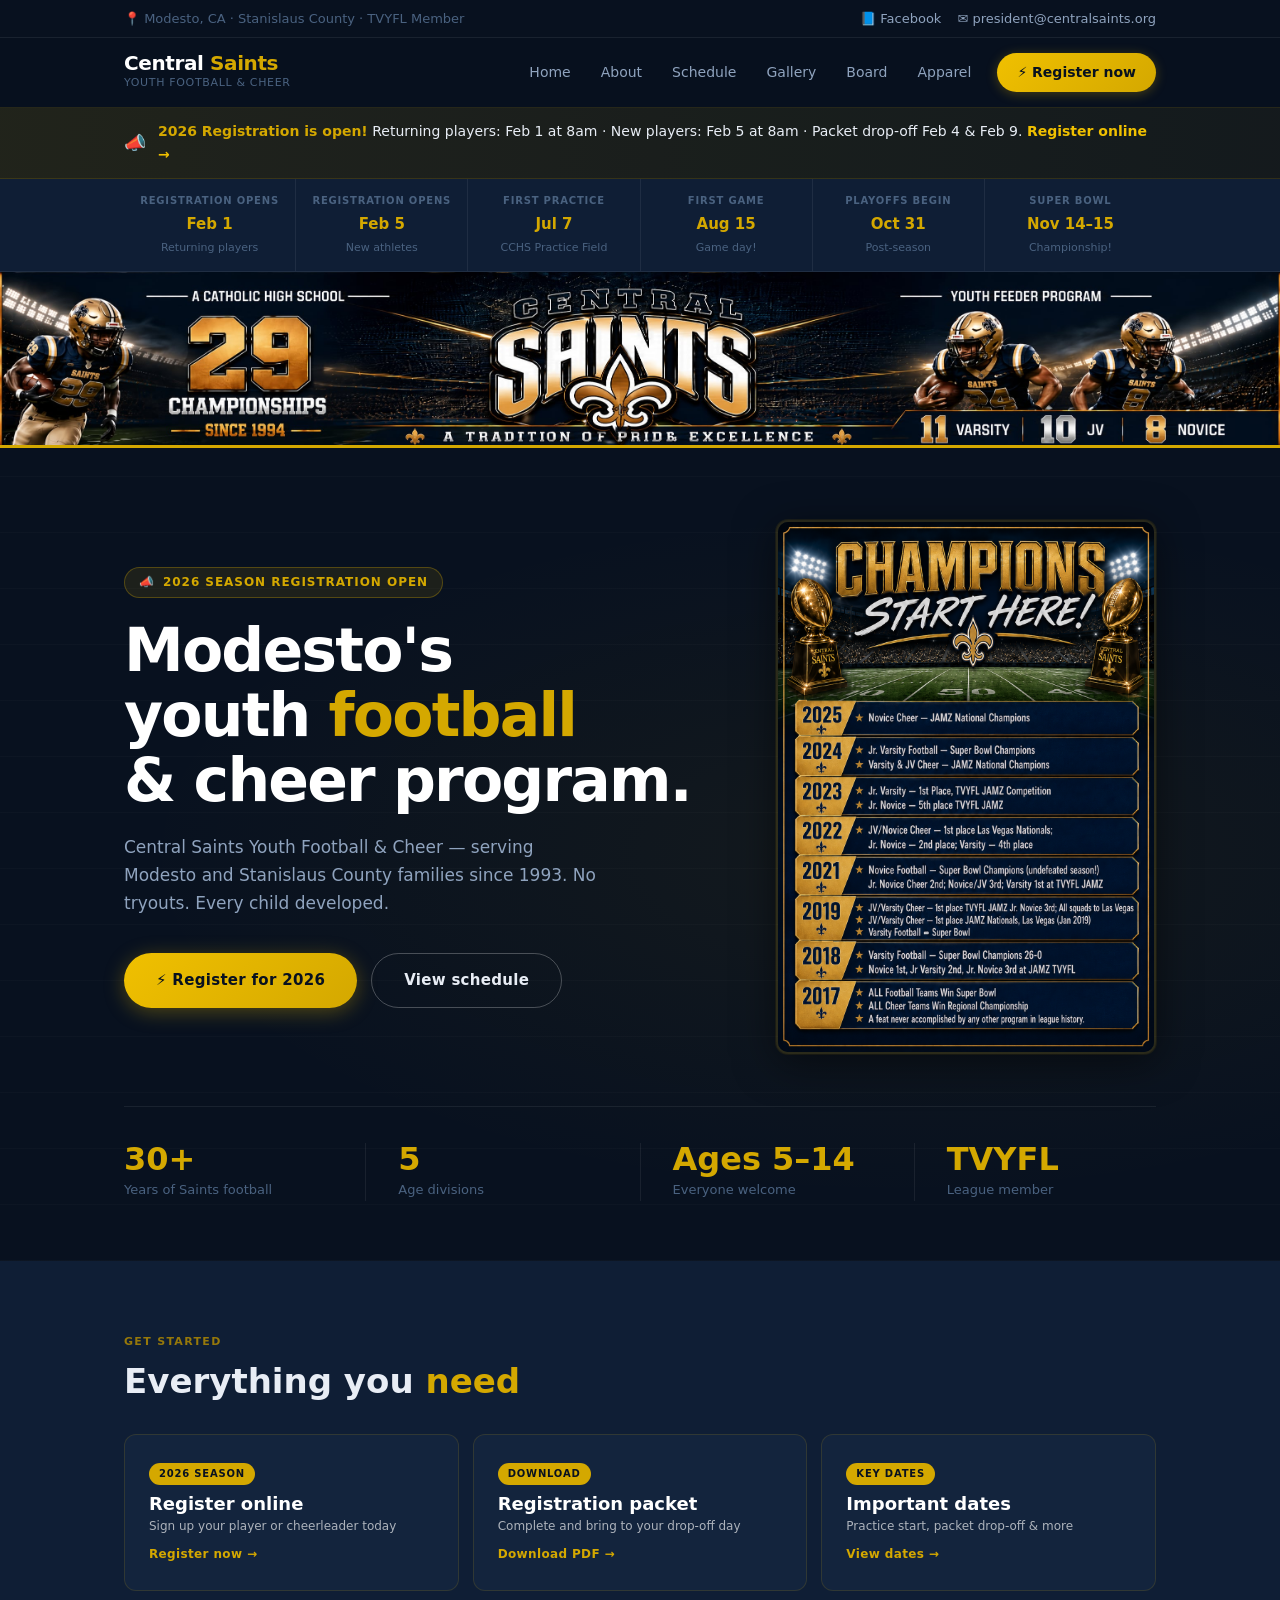
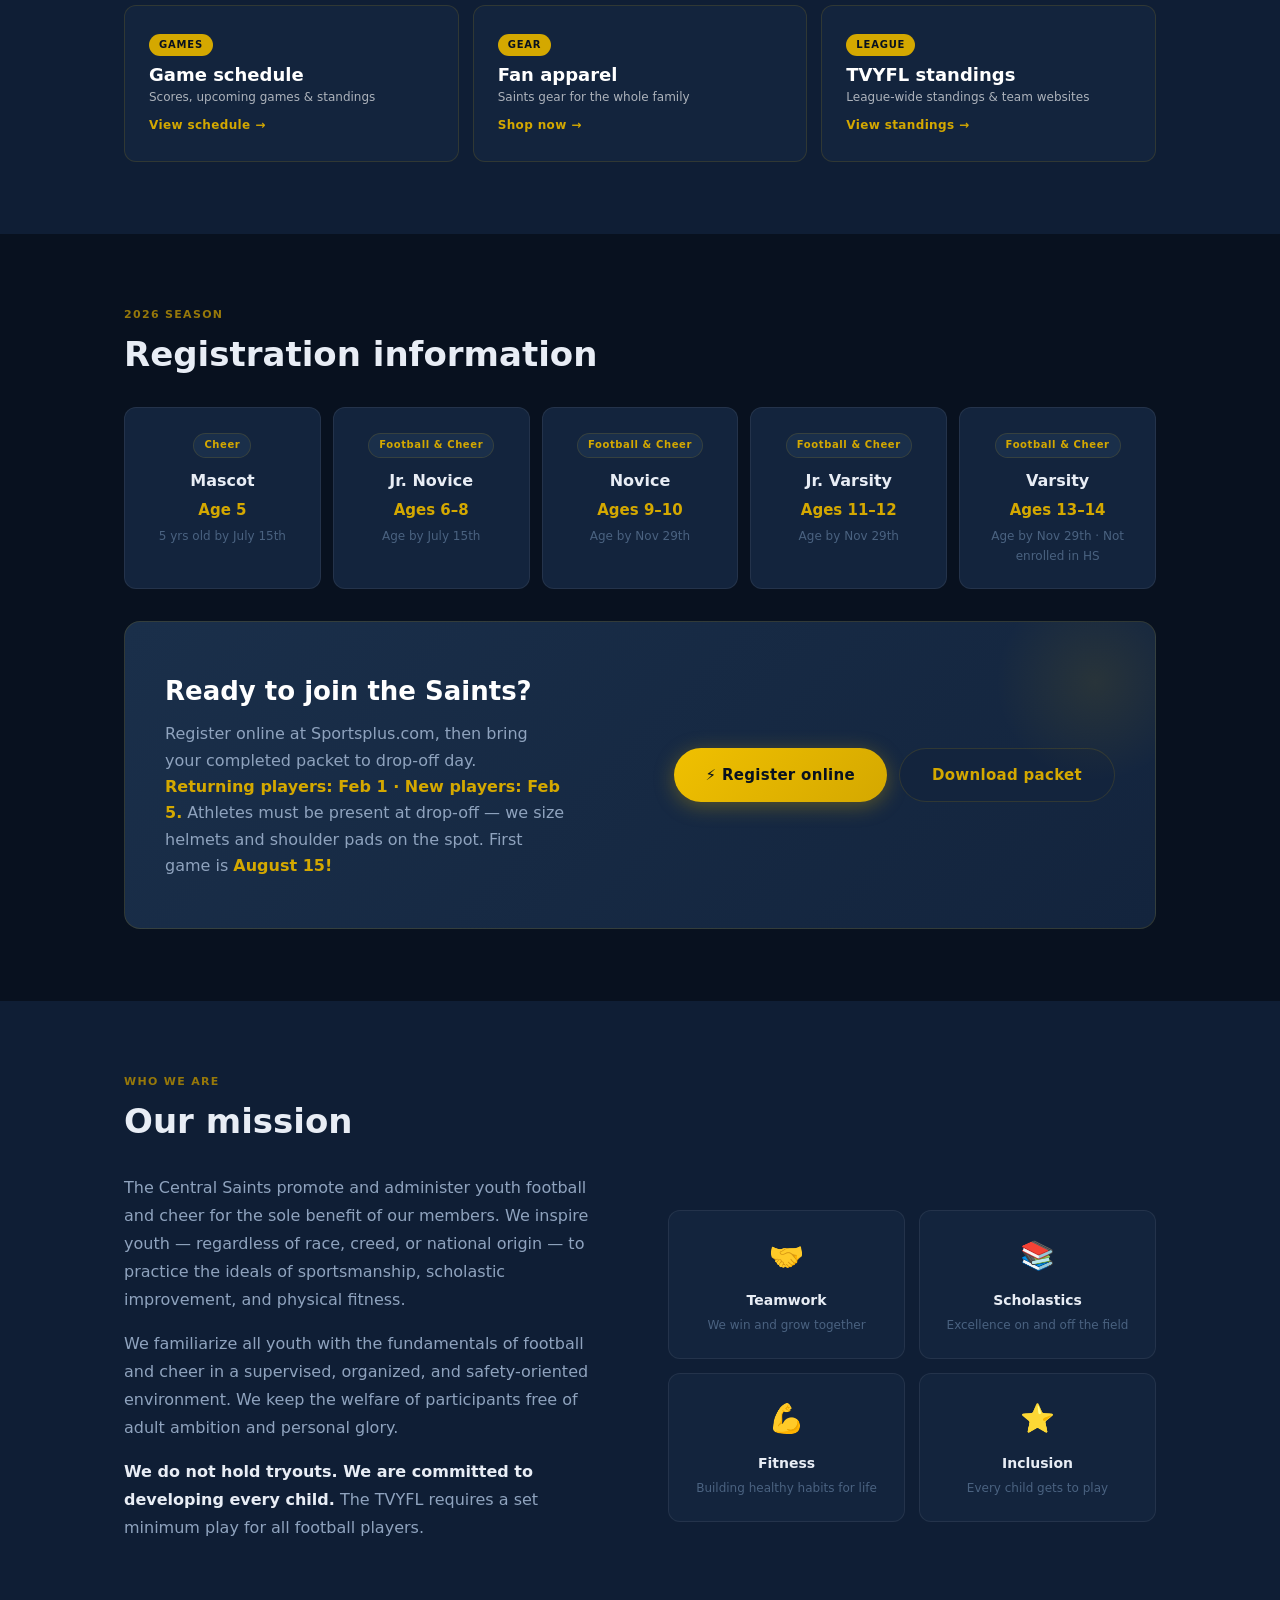
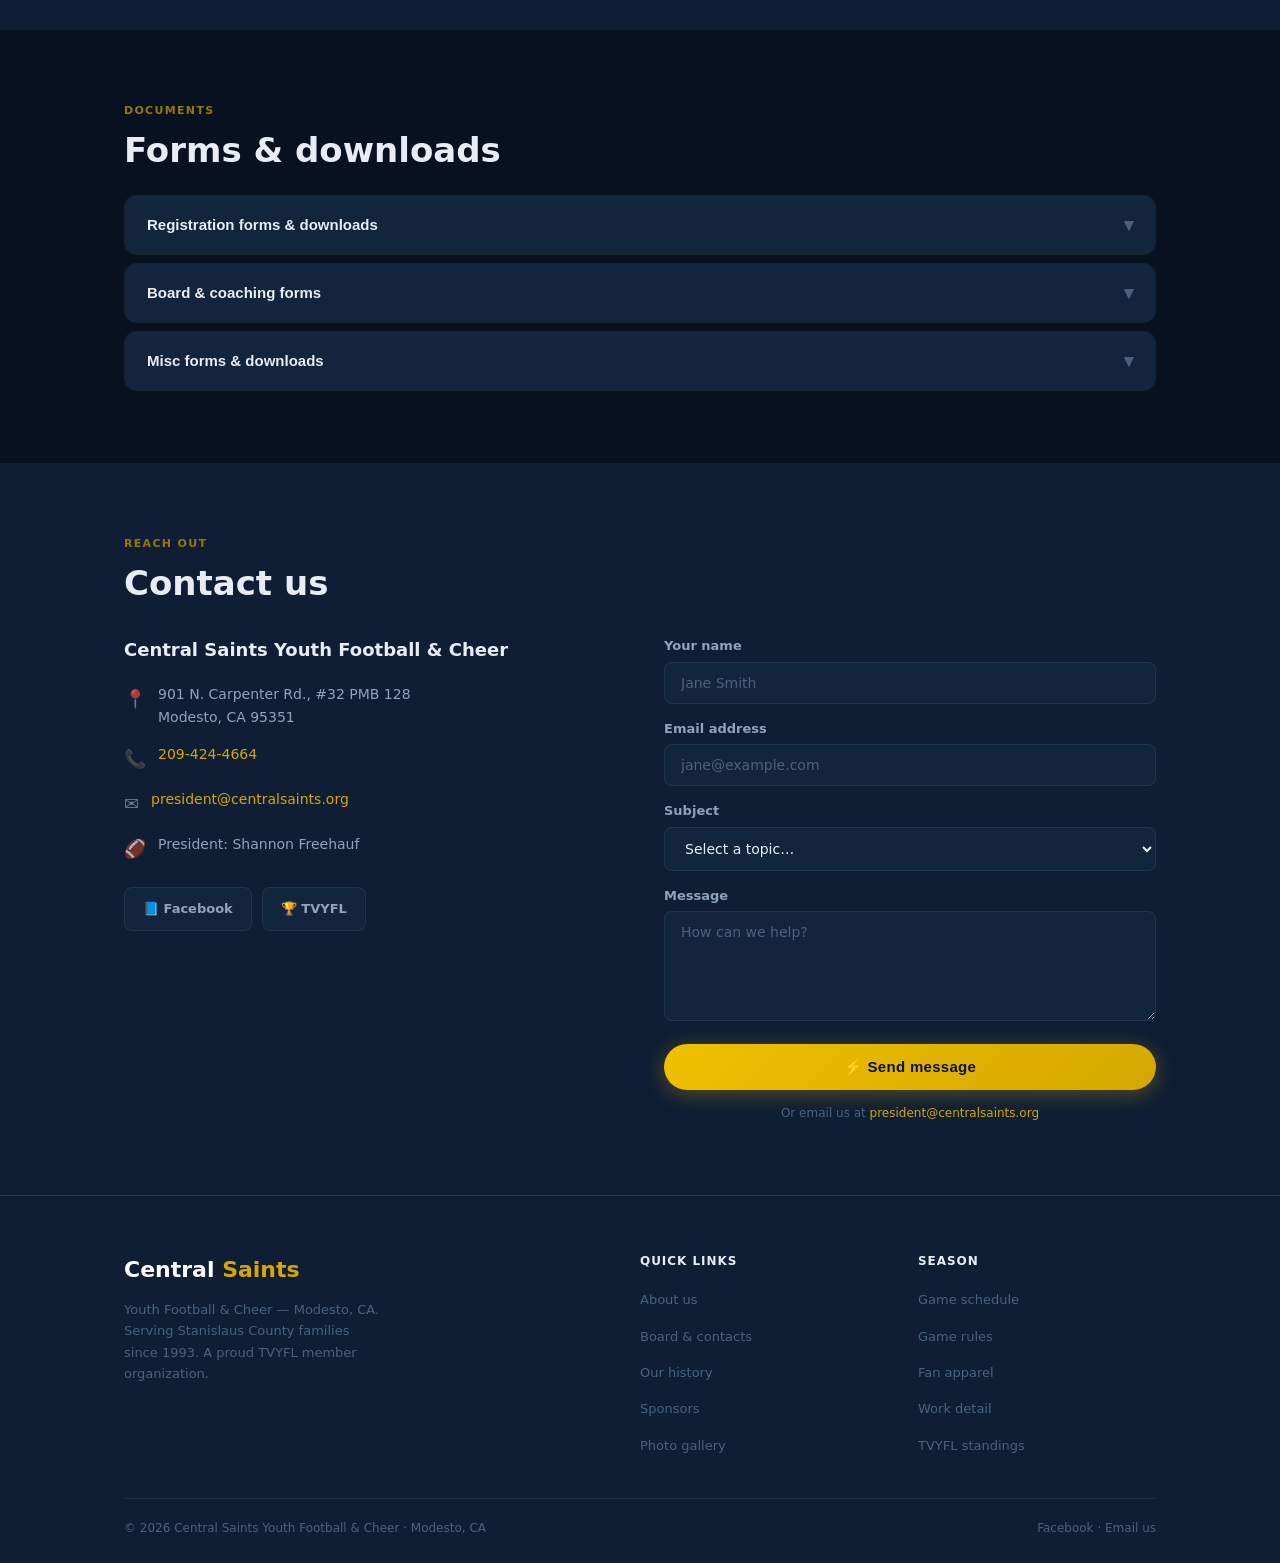
==== commit f6db33aa: "Add files via upload" ====
--- a/index.html
+++ b/index.html
@@ -526,10 +526,10 @@
         <div class="hero-inner">
           <div>
             <div class="hero-eyebrow">
-              <span aria-hidden="true">🏆</span> A Tradition of Pride &amp; Excellence
+              <span aria-hidden="true">📣</span> 2026 Season Registration Open
             </div>
             <h1 class="hero-title" id="hero-heading">
-              Champions<br>start <em>here.</em>
+              Modesto's<br>youth <em>football</em><br>&amp; cheer program.
             </h1>
             <p class="hero-desc">
               Central Saints Youth Football &amp; Cheer — serving Modesto and Stanislaus County families since 1993. No tryouts. Every child developed.
@@ -545,7 +545,7 @@
           </div>
           <div class="hero-photo">
             <img src="images/2026champs.png"
-                 alt="Central Saints Champions — A Tradition of Pride &amp; Excellence, 2017–2025"
+                 alt="Central Saints championship history — 2017 through 2025 football and cheer titles"
                  width="1024" height="1536">
           </div>
         </div>
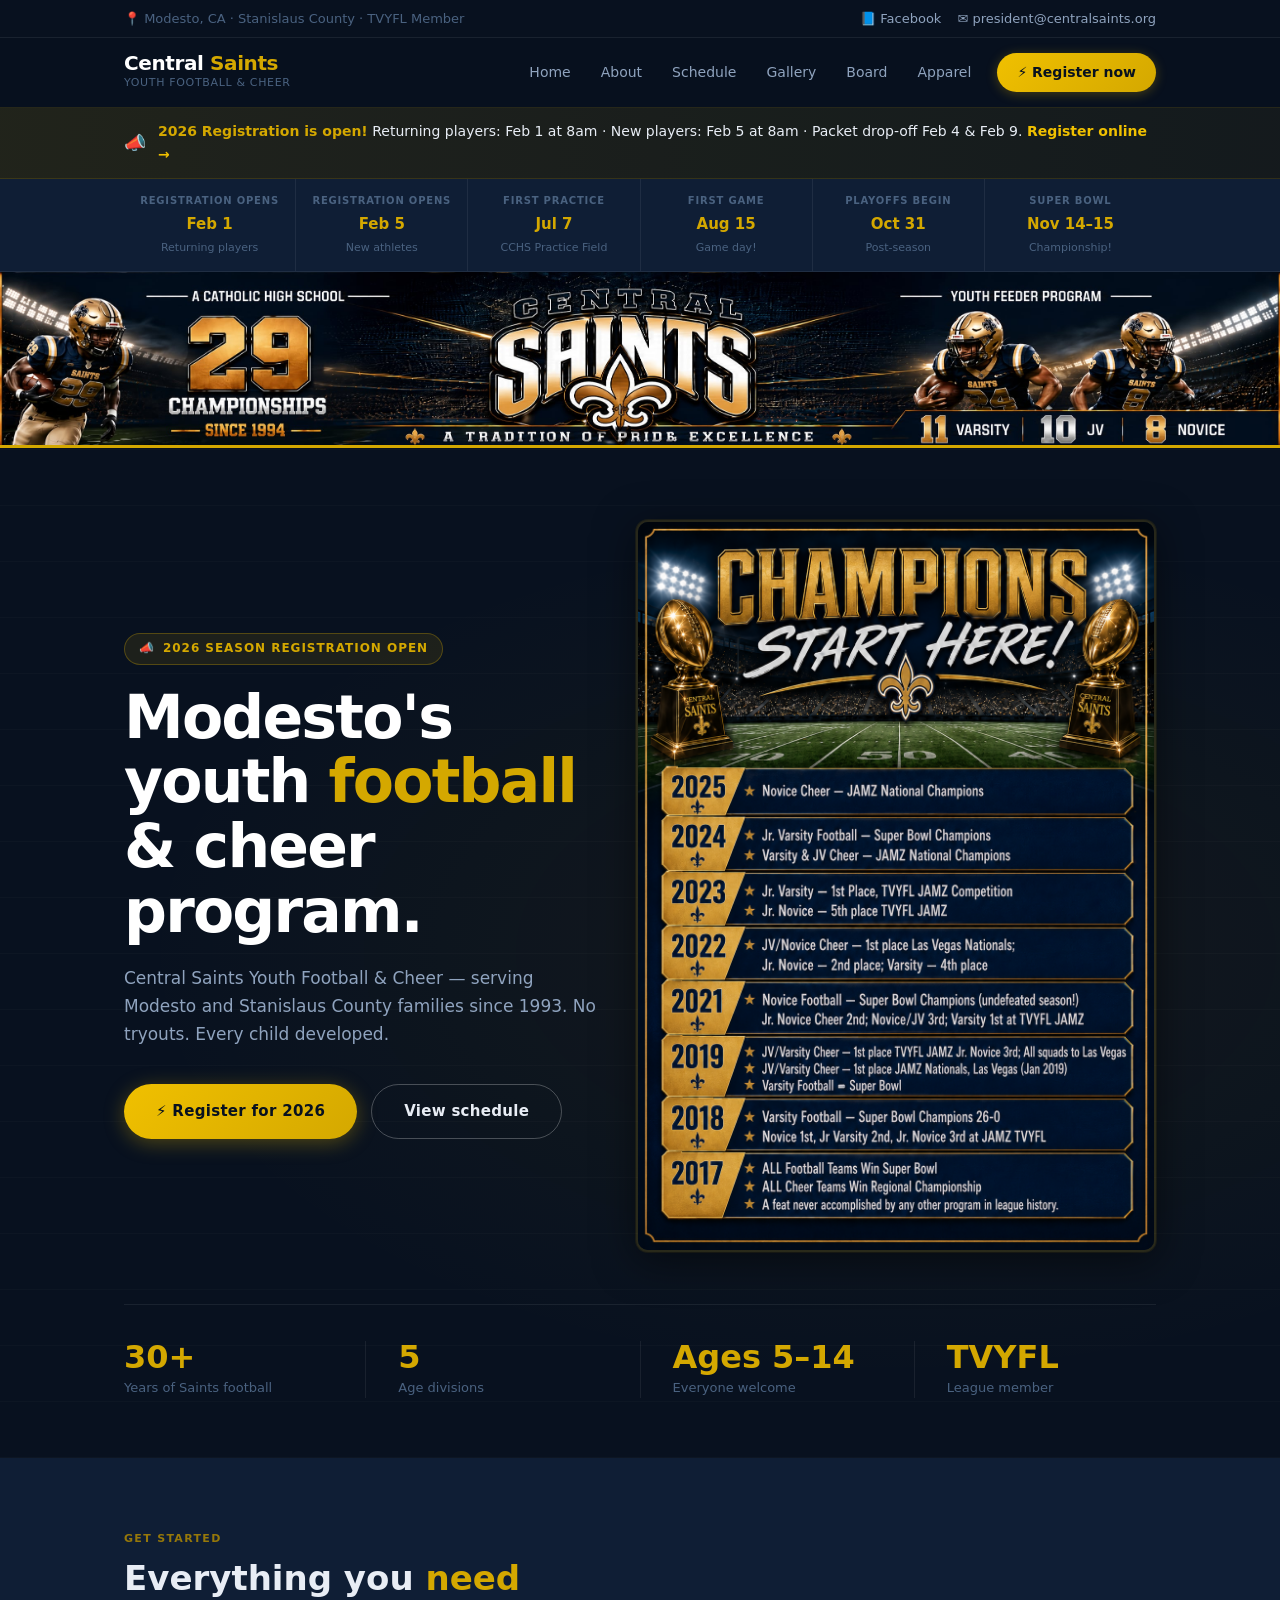
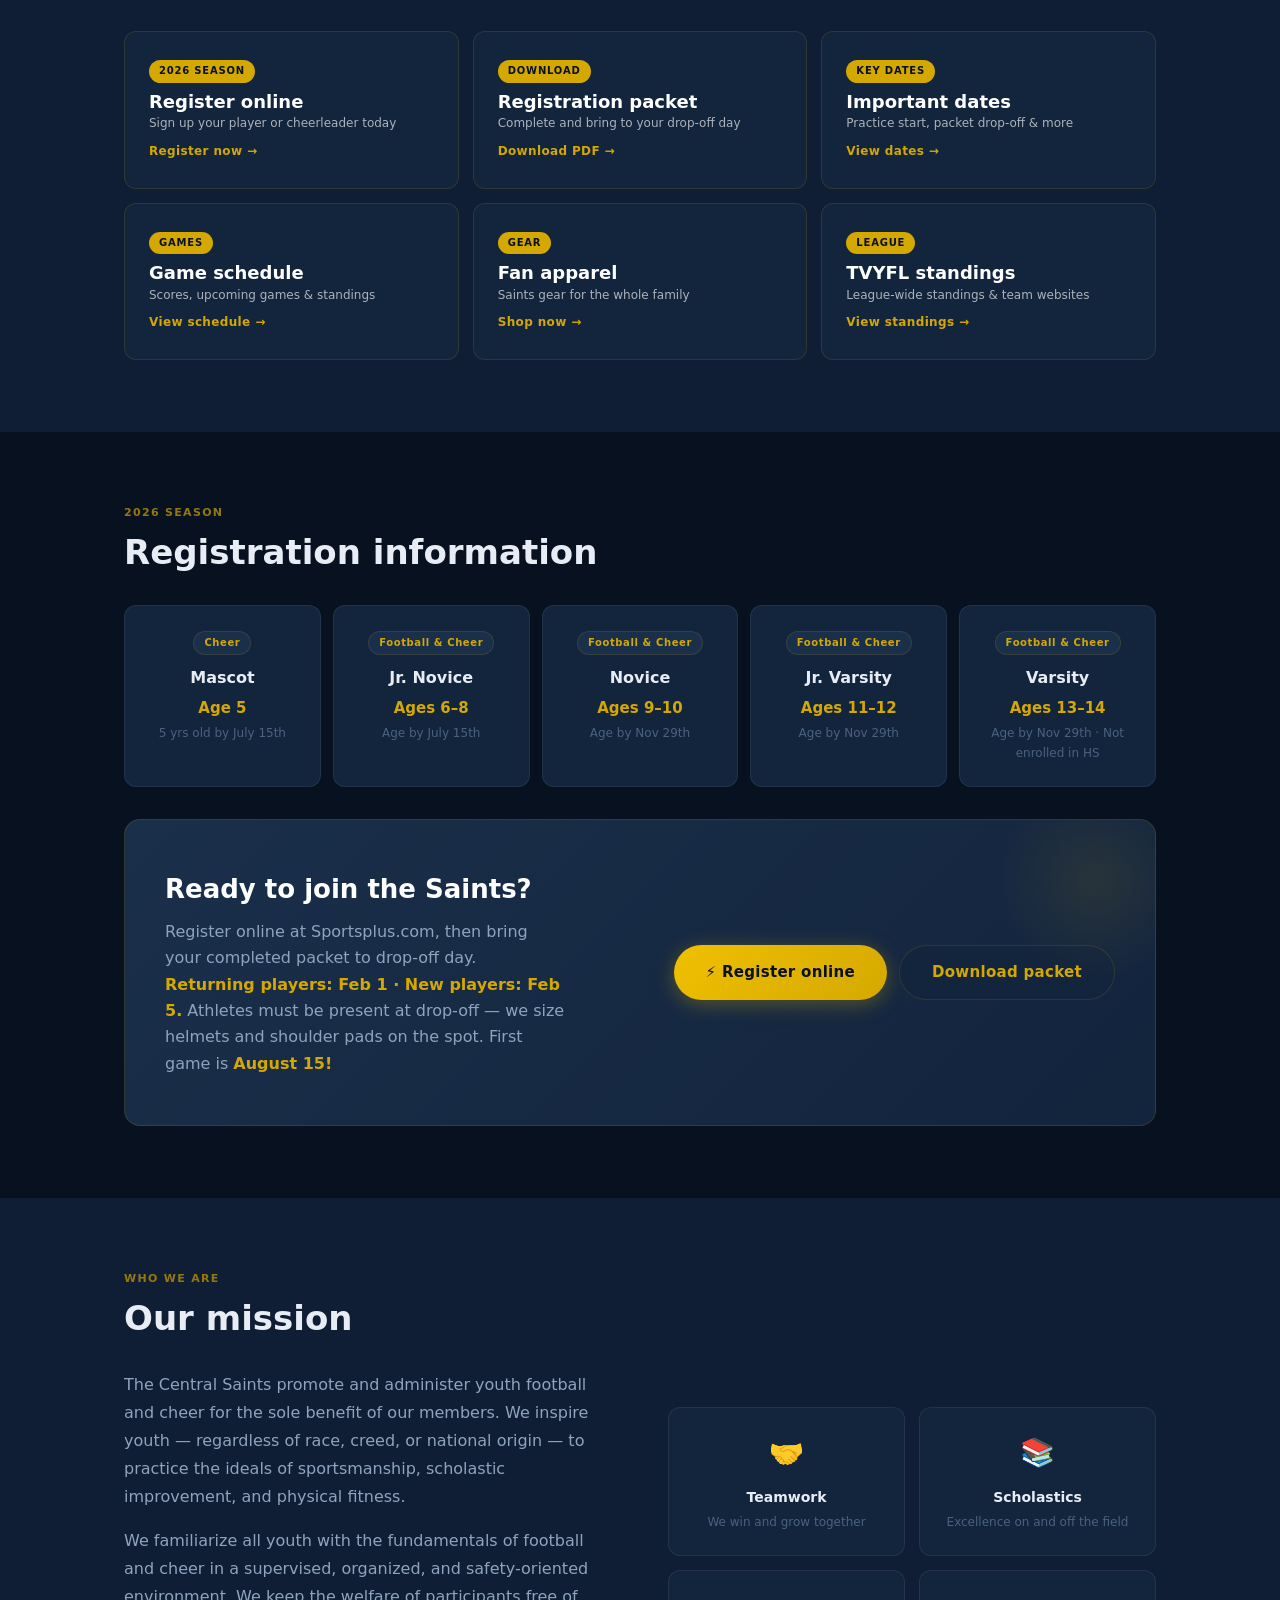
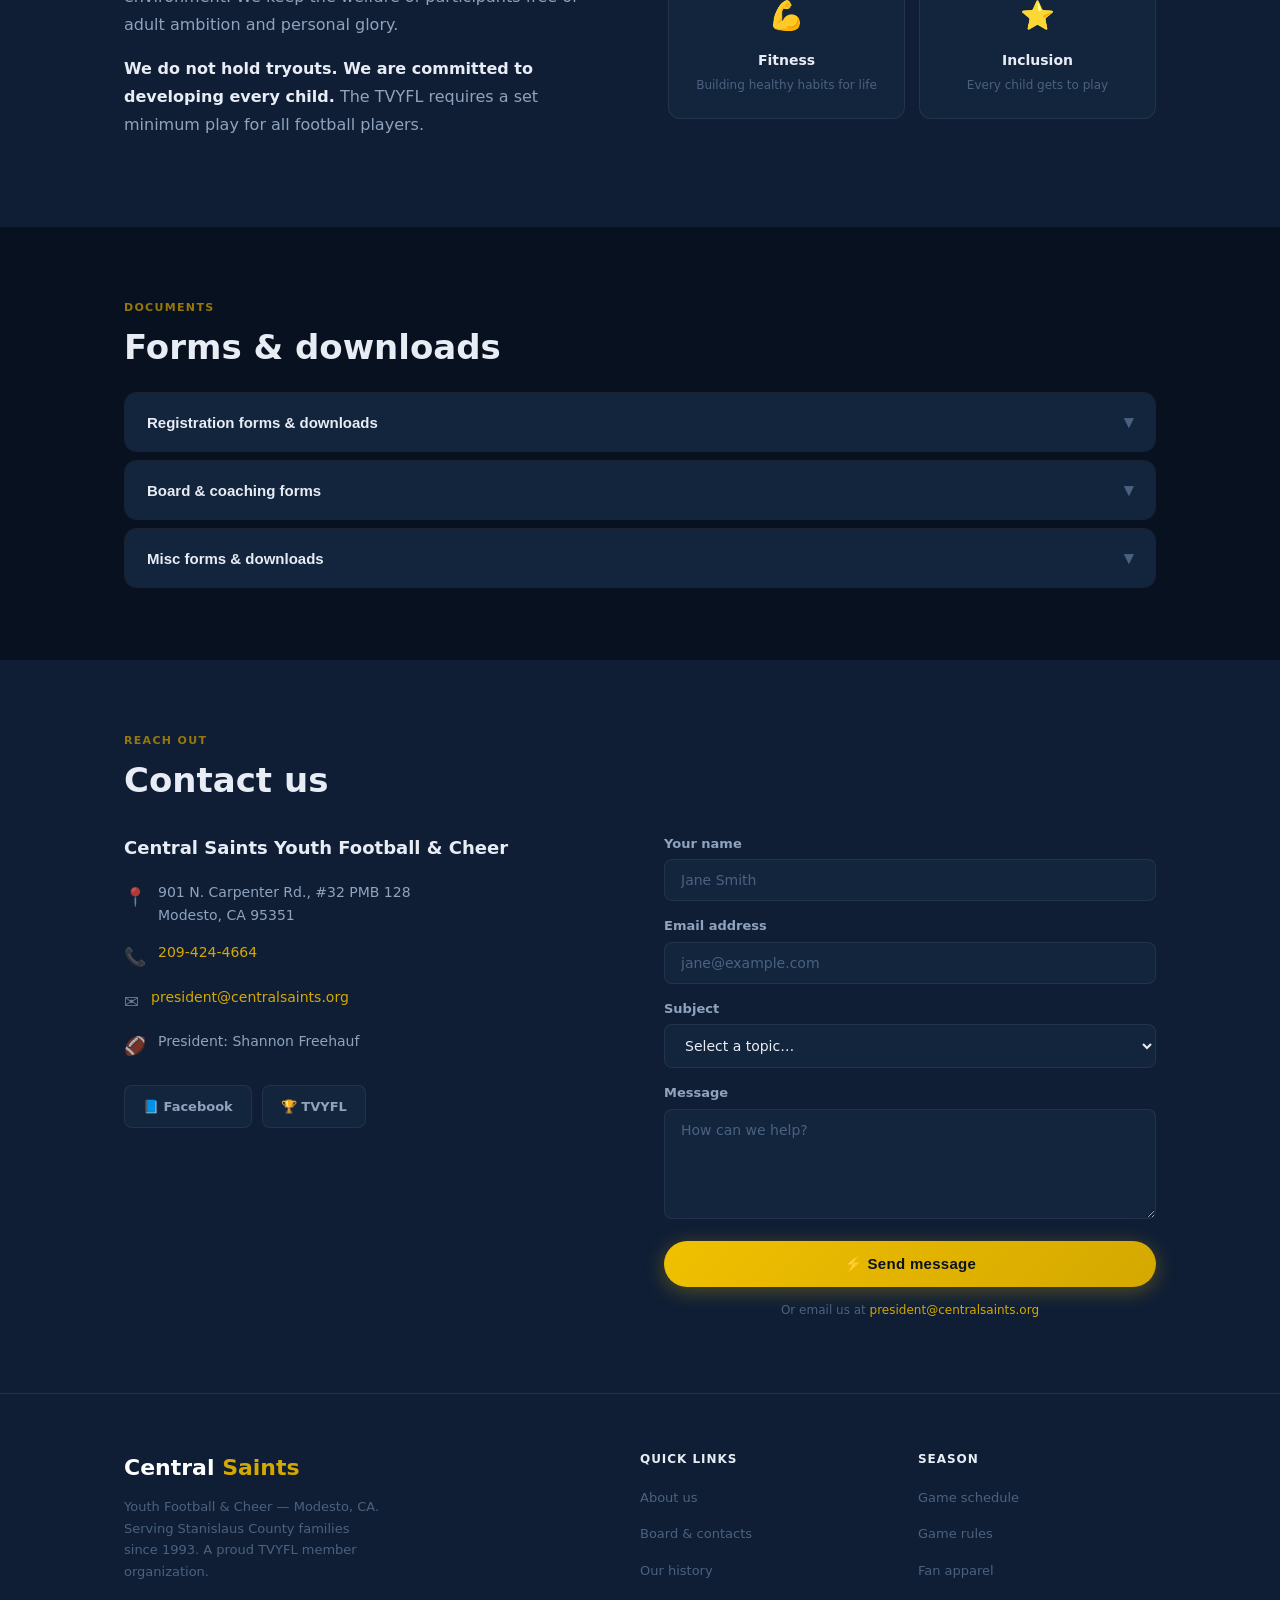
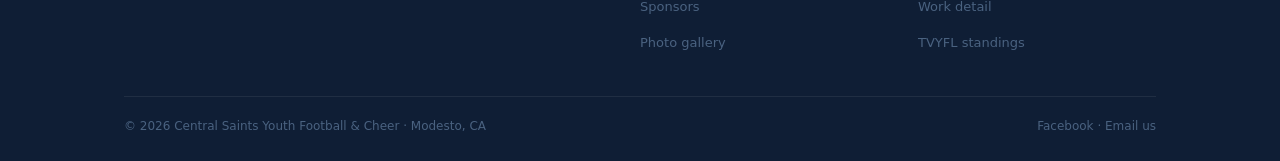
==== commit 1f050577: "Add files via upload" ====
--- a/index.html
+++ b/index.html
@@ -226,7 +226,7 @@
     .hero-desc { font-size: 17px; color: var(--text-secondary); max-width: 480px; margin-bottom: 36px; line-height: 1.65; }
     .hero-btns { display: flex; gap: 14px; flex-wrap: wrap; }
     .hero-photo {
-      width: 380px; flex-shrink: 0; border-radius: var(--radius);
+      width: 520px; flex-shrink: 0; border-radius: var(--radius);
       overflow: hidden; border: 2px solid var(--border);
       box-shadow: 0 8px 40px rgba(0,0,0,0.5), 0 0 0 1px rgba(212,168,0,0.1);
     }
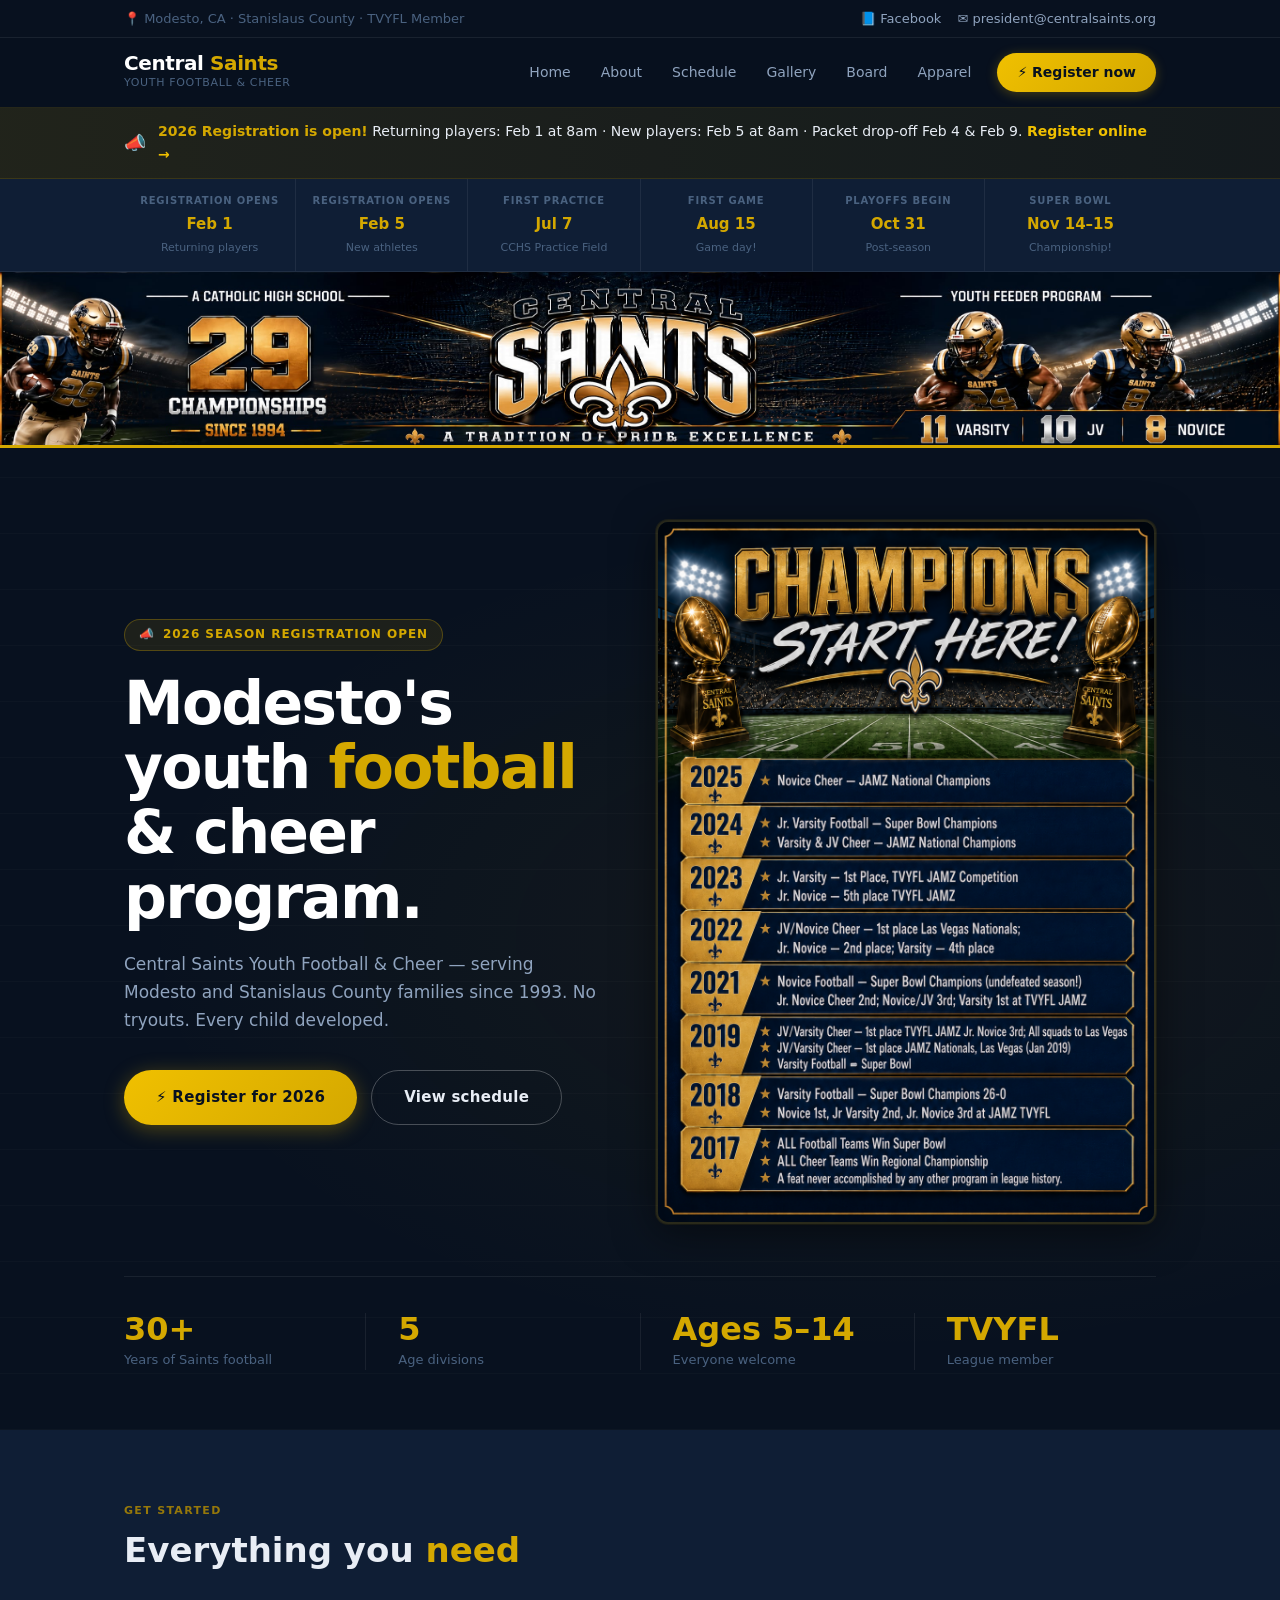
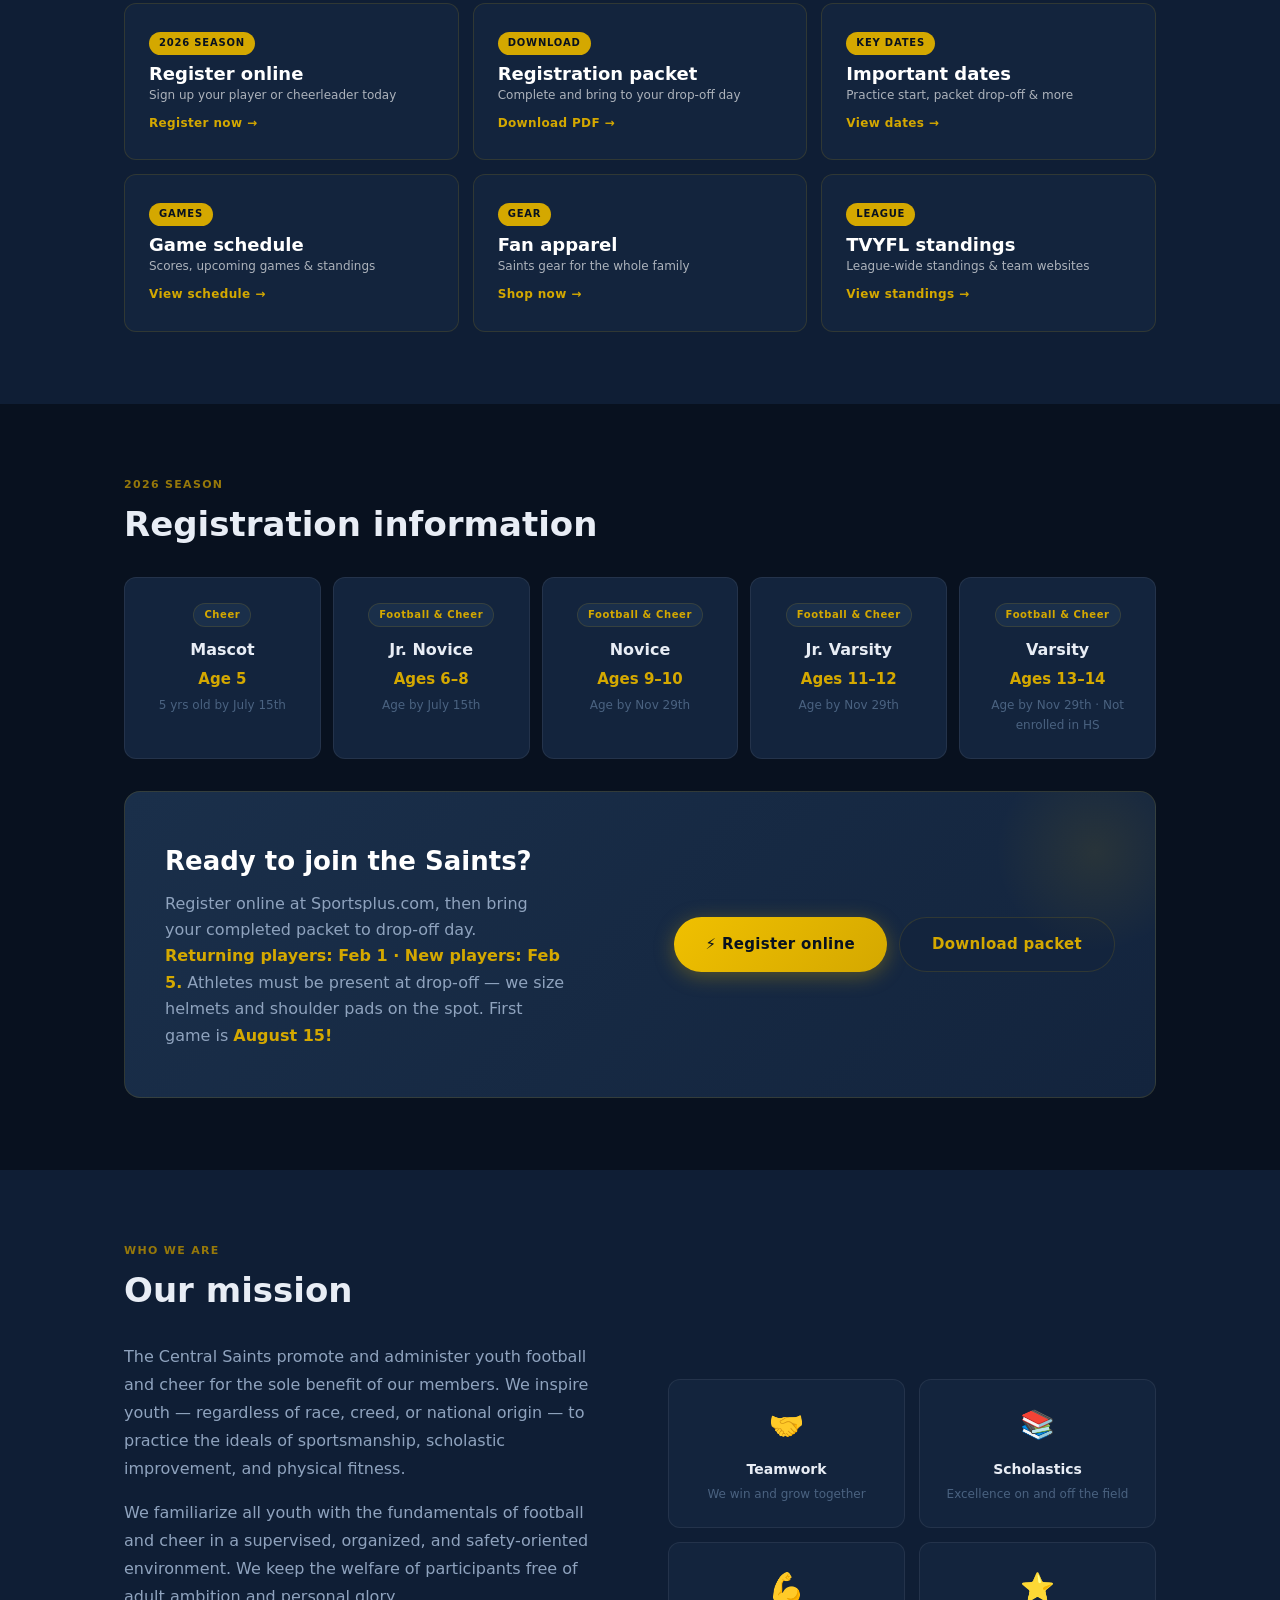
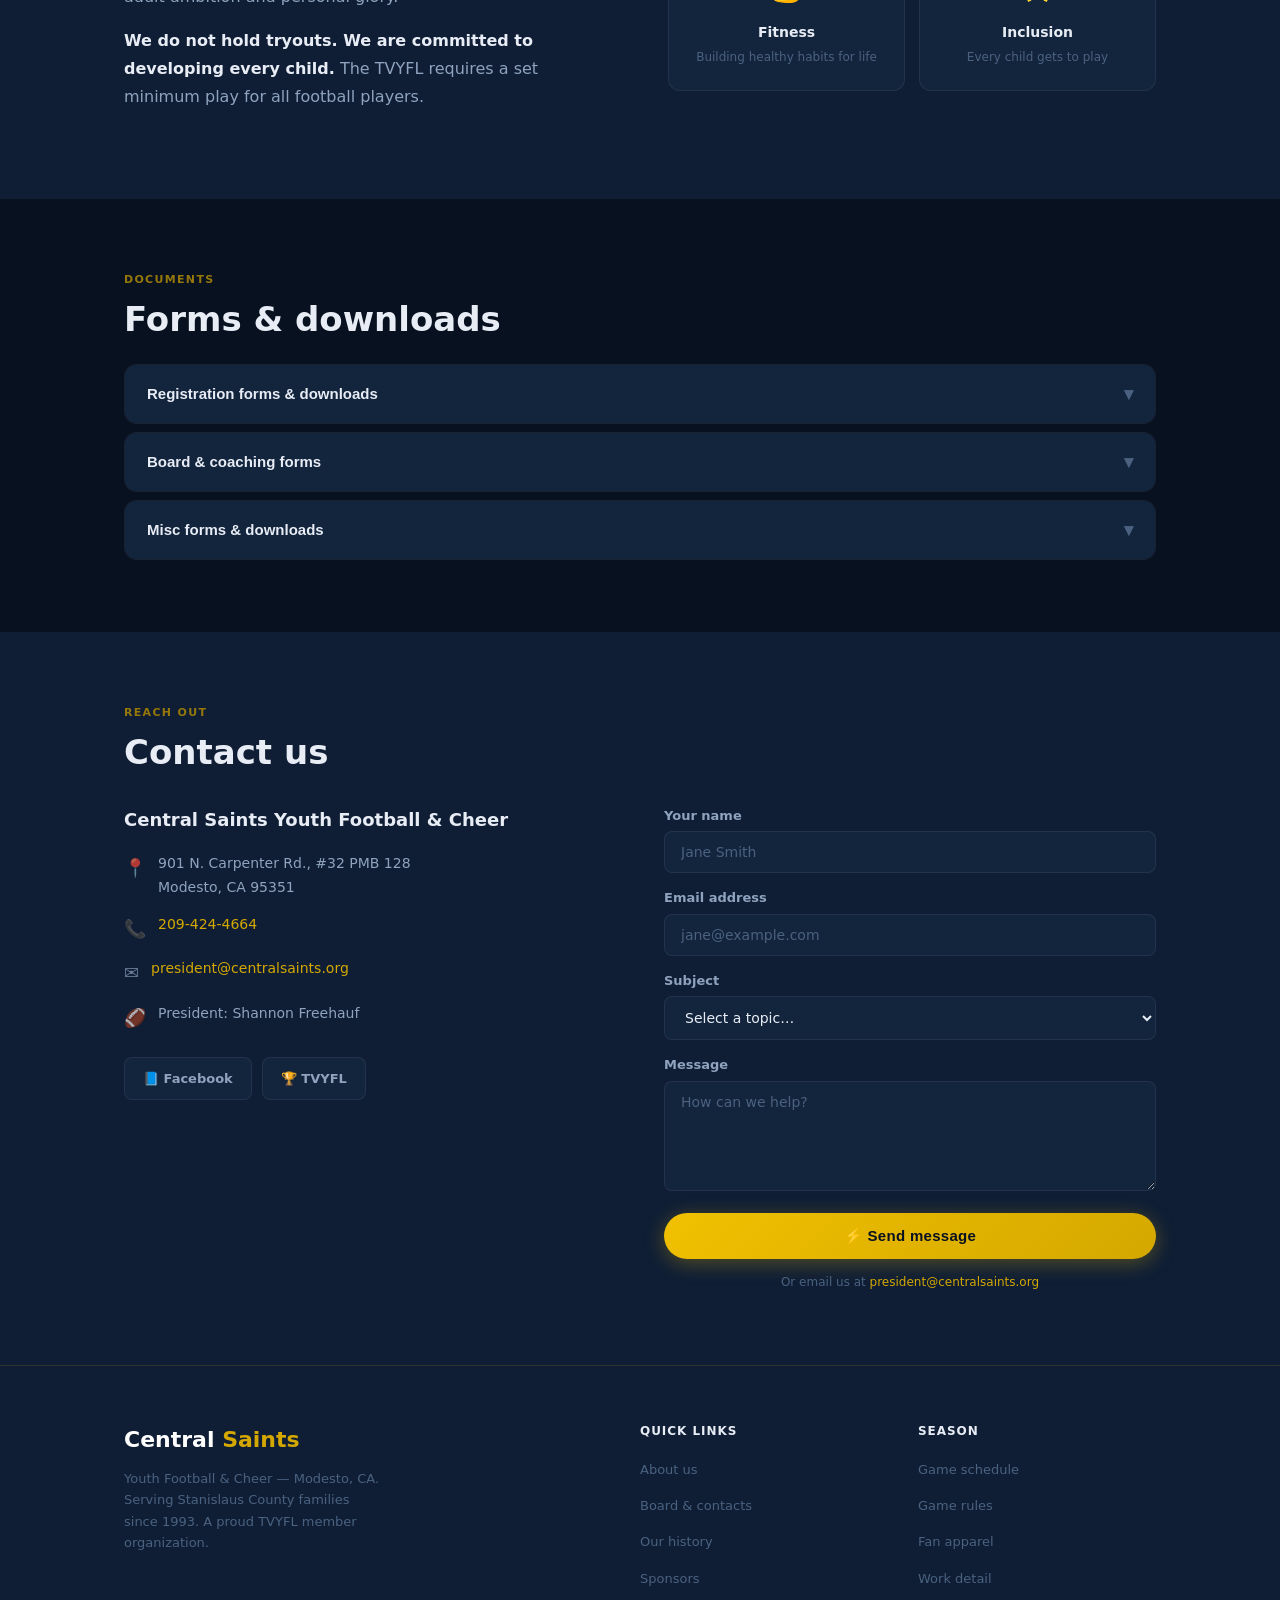
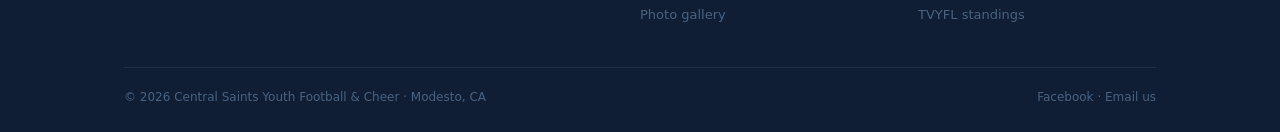
==== commit 90c30b6b: "Update fmt.Println message from 'Hello' to 'Goodbye'" ====
--- a/index.html
+++ b/index.html
@@ -226,7 +226,7 @@
     .hero-desc { font-size: 17px; color: var(--text-secondary); max-width: 480px; margin-bottom: 36px; line-height: 1.65; }
     .hero-btns { display: flex; gap: 14px; flex-wrap: wrap; }
     .hero-photo {
-      width: 520px; flex-shrink: 0; border-radius: var(--radius);
+      width: 500px; flex-shrink: 0; border-radius: var(--radius);
       overflow: hidden; border: 2px solid var(--border);
       box-shadow: 0 8px 40px rgba(0,0,0,0.5), 0 0 0 1px rgba(212,168,0,0.1);
     }
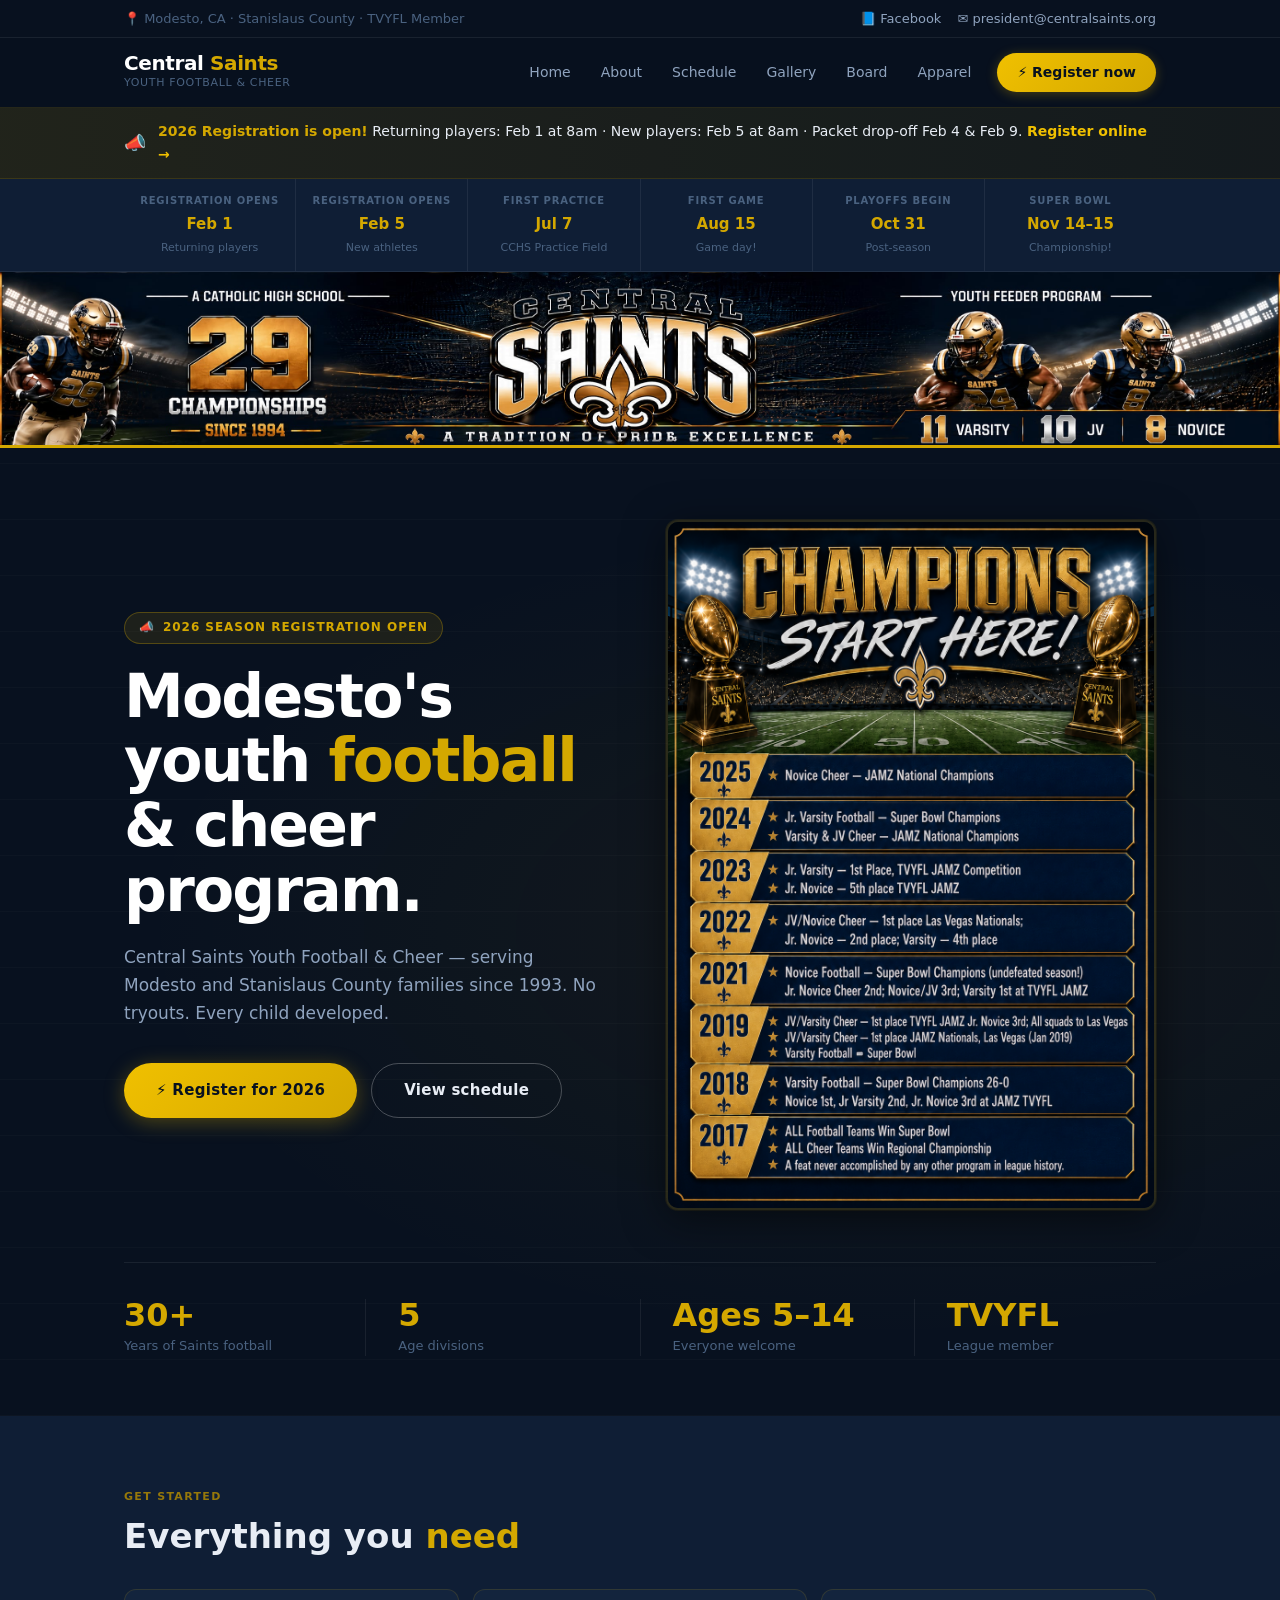
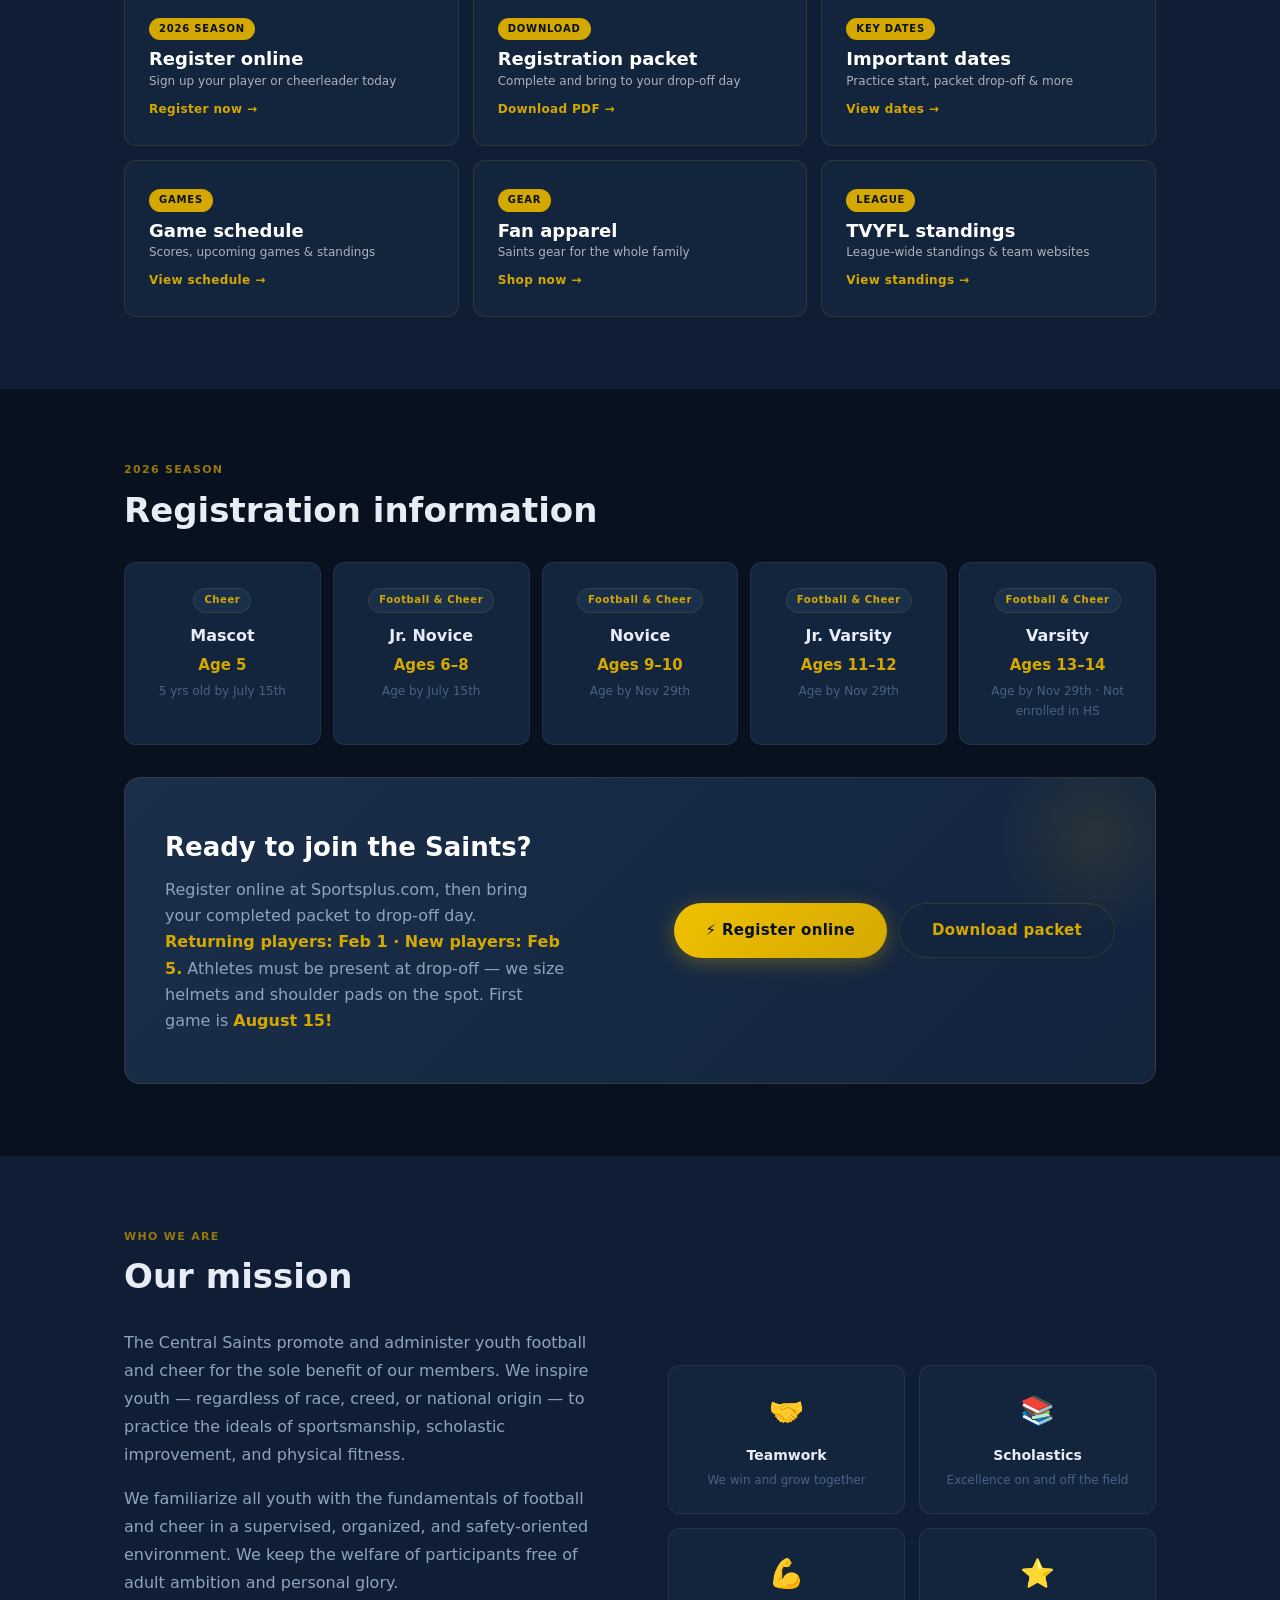
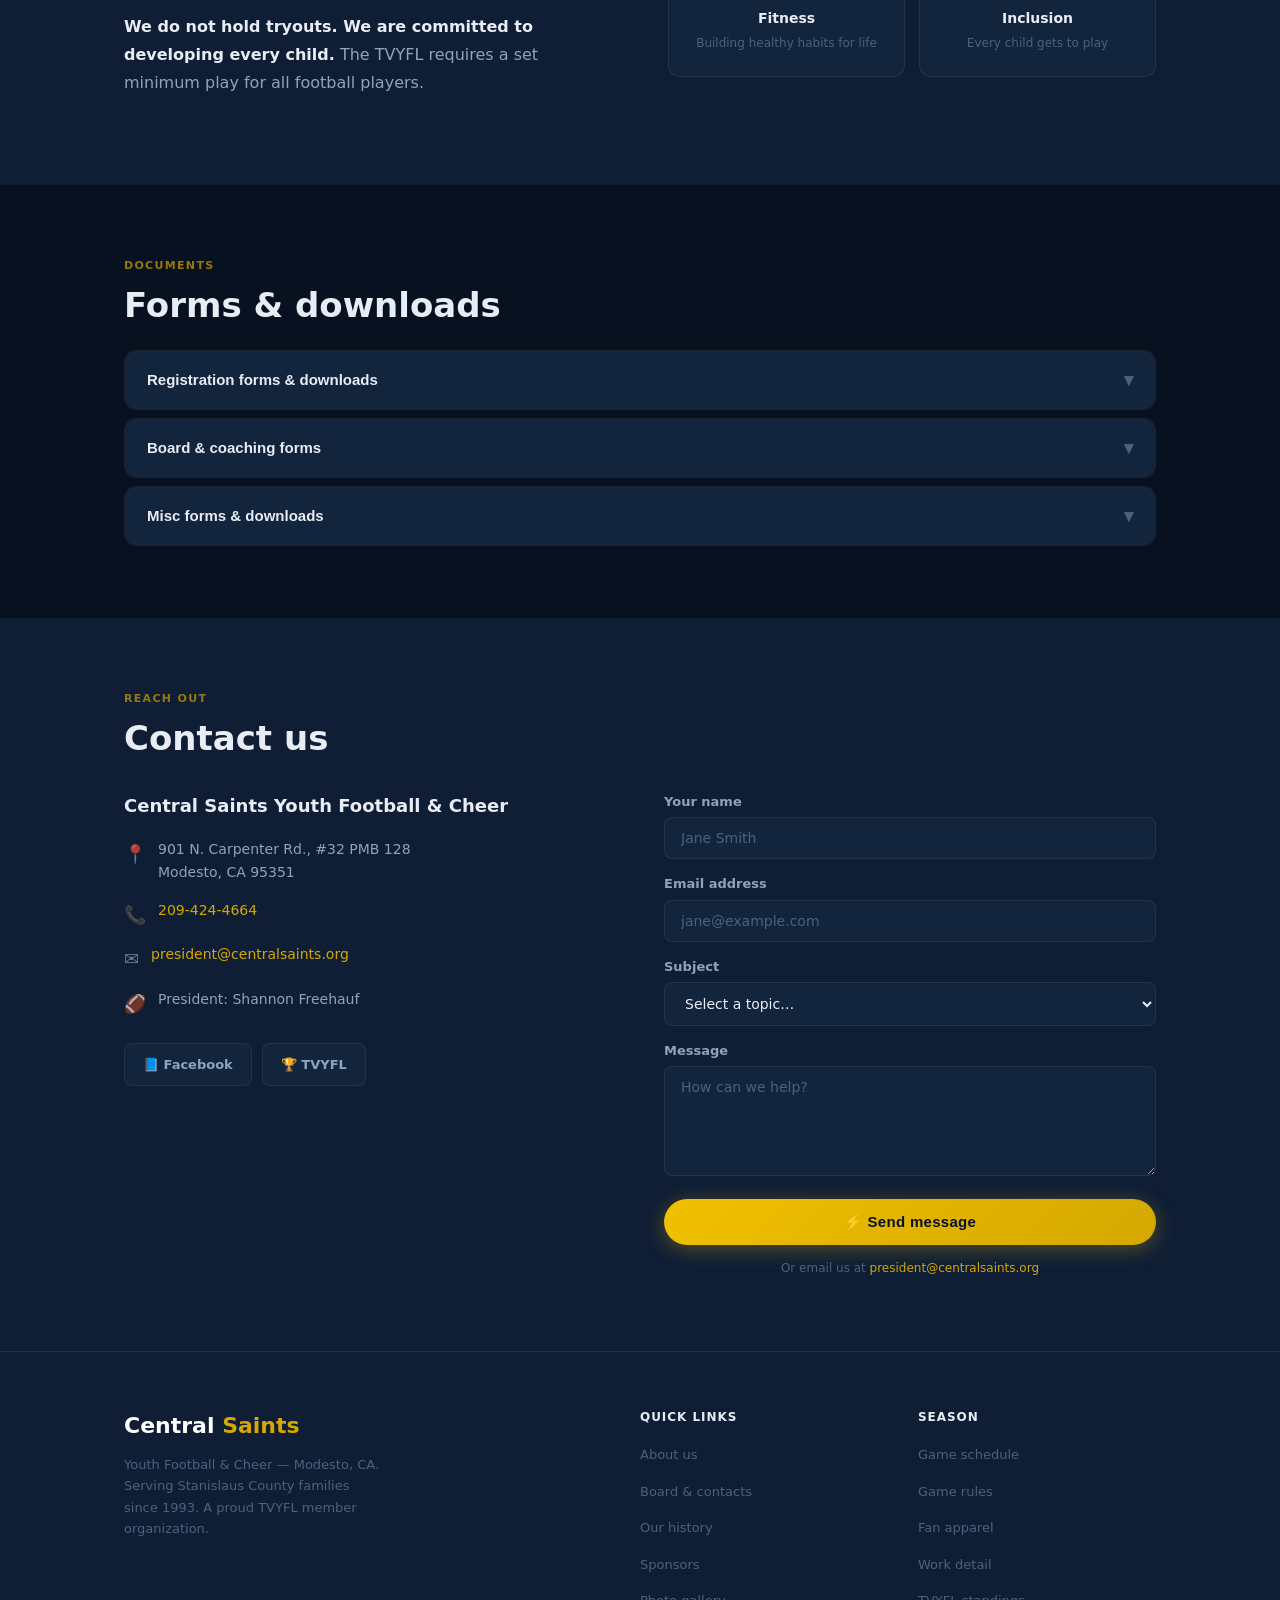
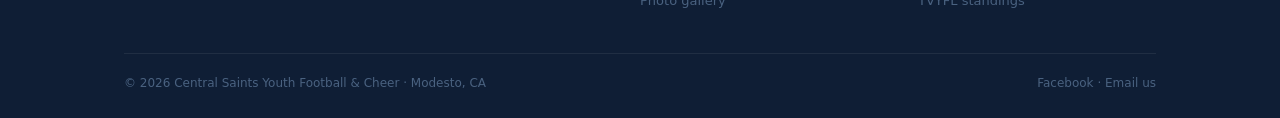
==== commit d91b330e: "Update index.html" ====
--- a/index.html
+++ b/index.html
@@ -226,7 +226,7 @@
     .hero-desc { font-size: 17px; color: var(--text-secondary); max-width: 480px; margin-bottom: 36px; line-height: 1.65; }
     .hero-btns { display: flex; gap: 14px; flex-wrap: wrap; }
     .hero-photo {
-      width: 500px; flex-shrink: 0; border-radius: var(--radius);
+      width: 490px; flex-shrink: 0; border-radius: var(--radius);
       overflow: hidden; border: 2px solid var(--border);
       box-shadow: 0 8px 40px rgba(0,0,0,0.5), 0 0 0 1px rgba(212,168,0,0.1);
     }
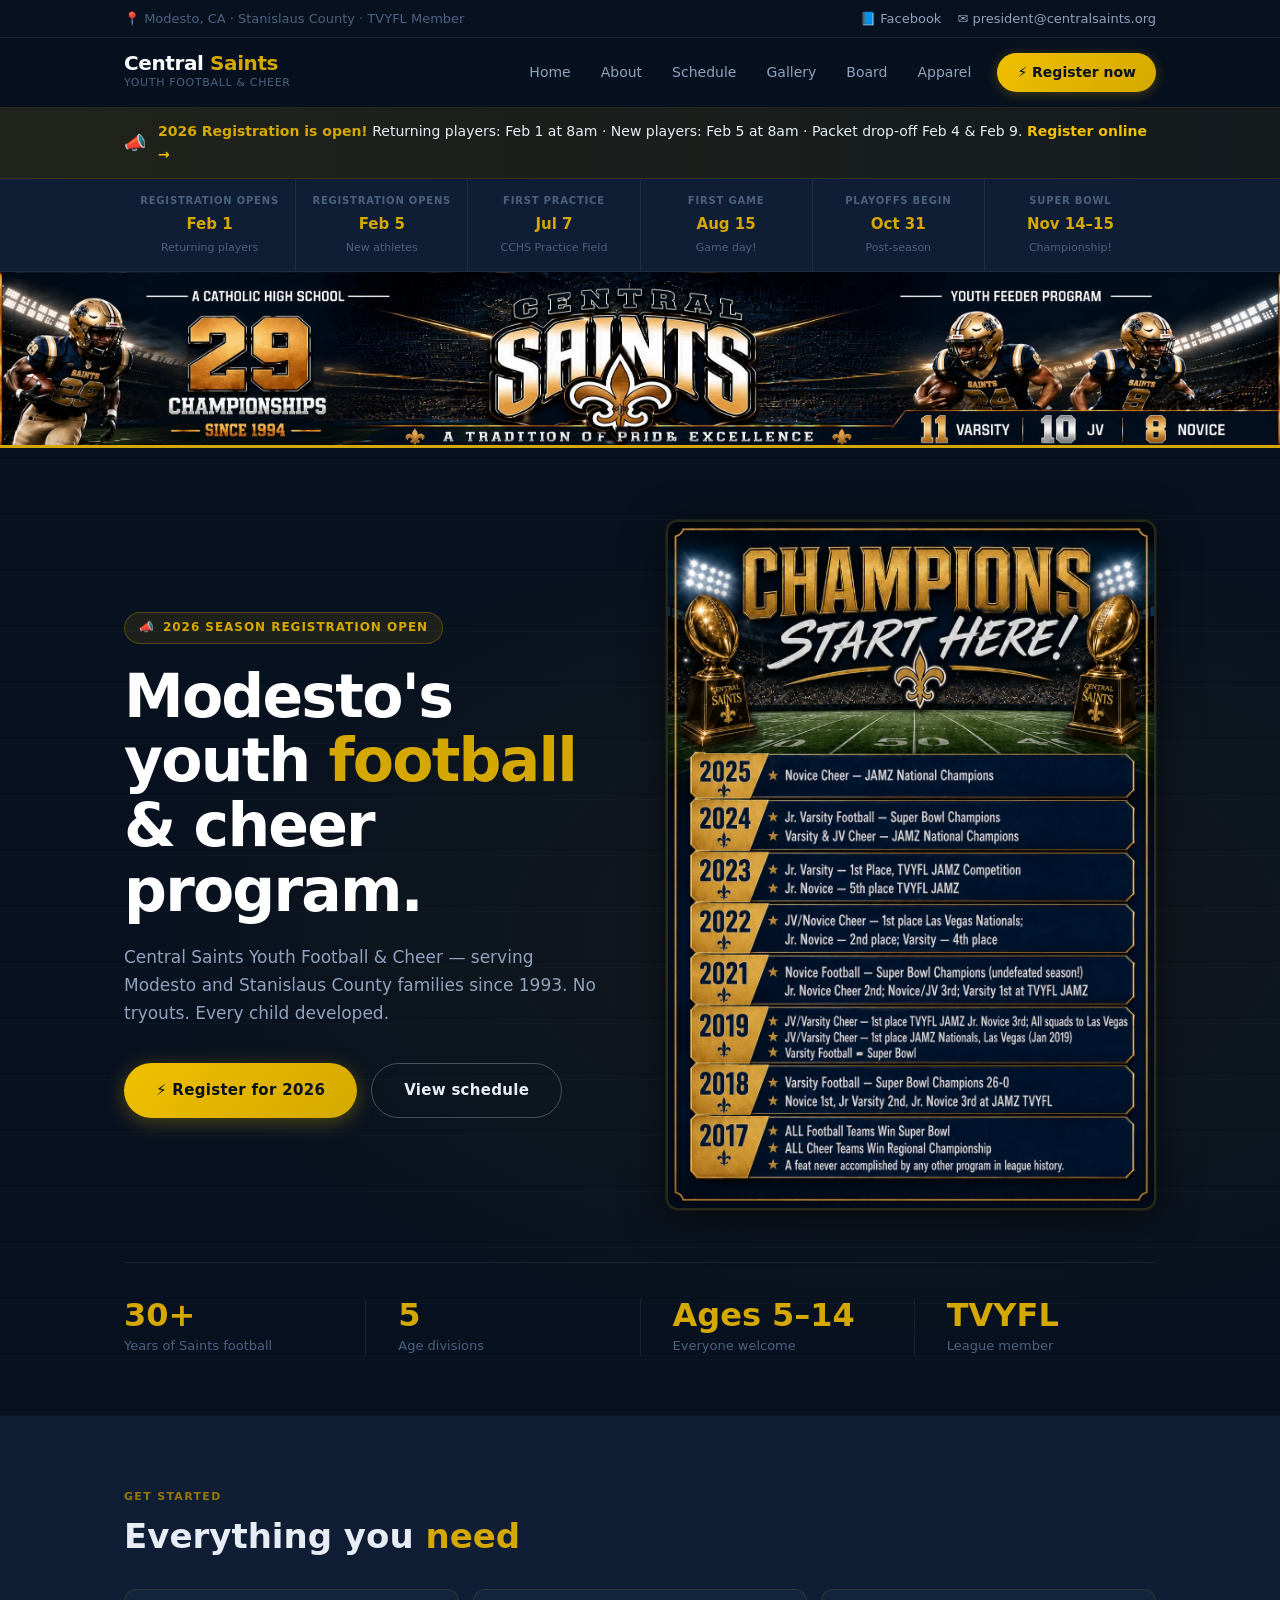
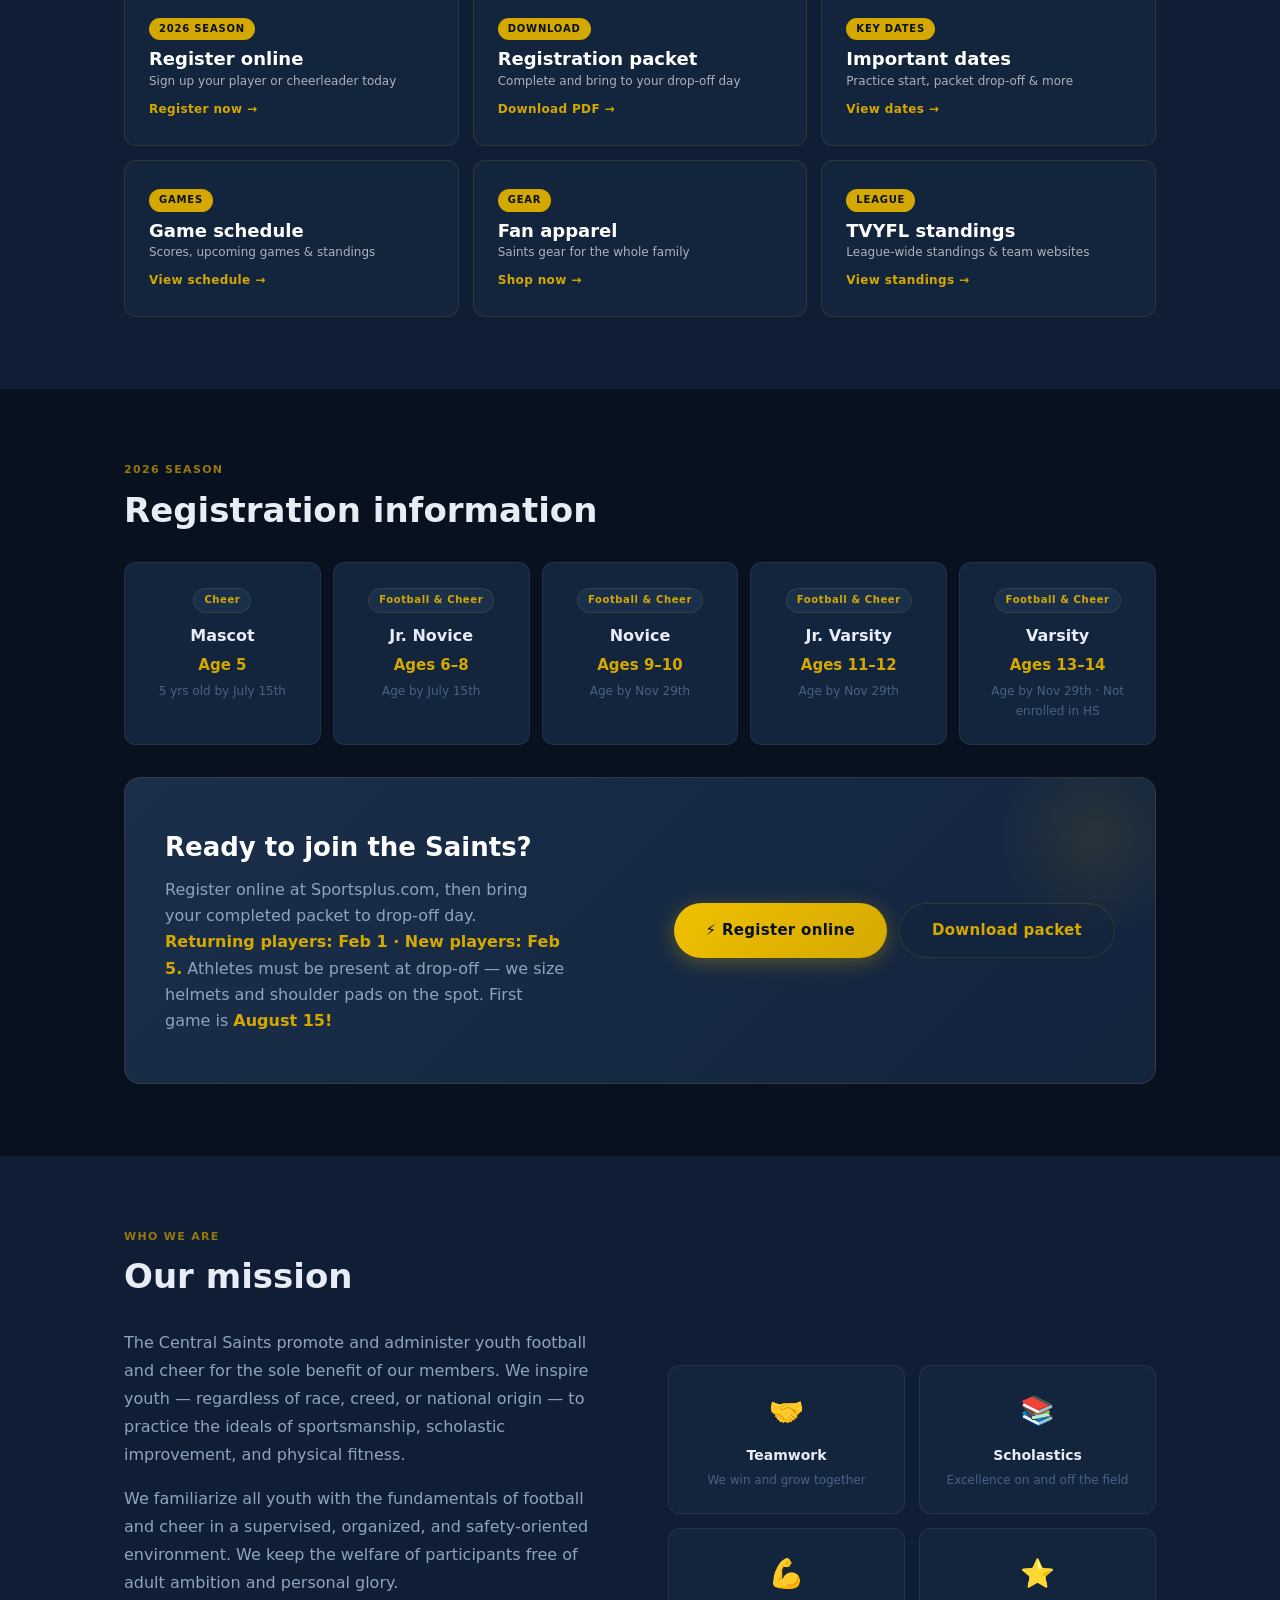
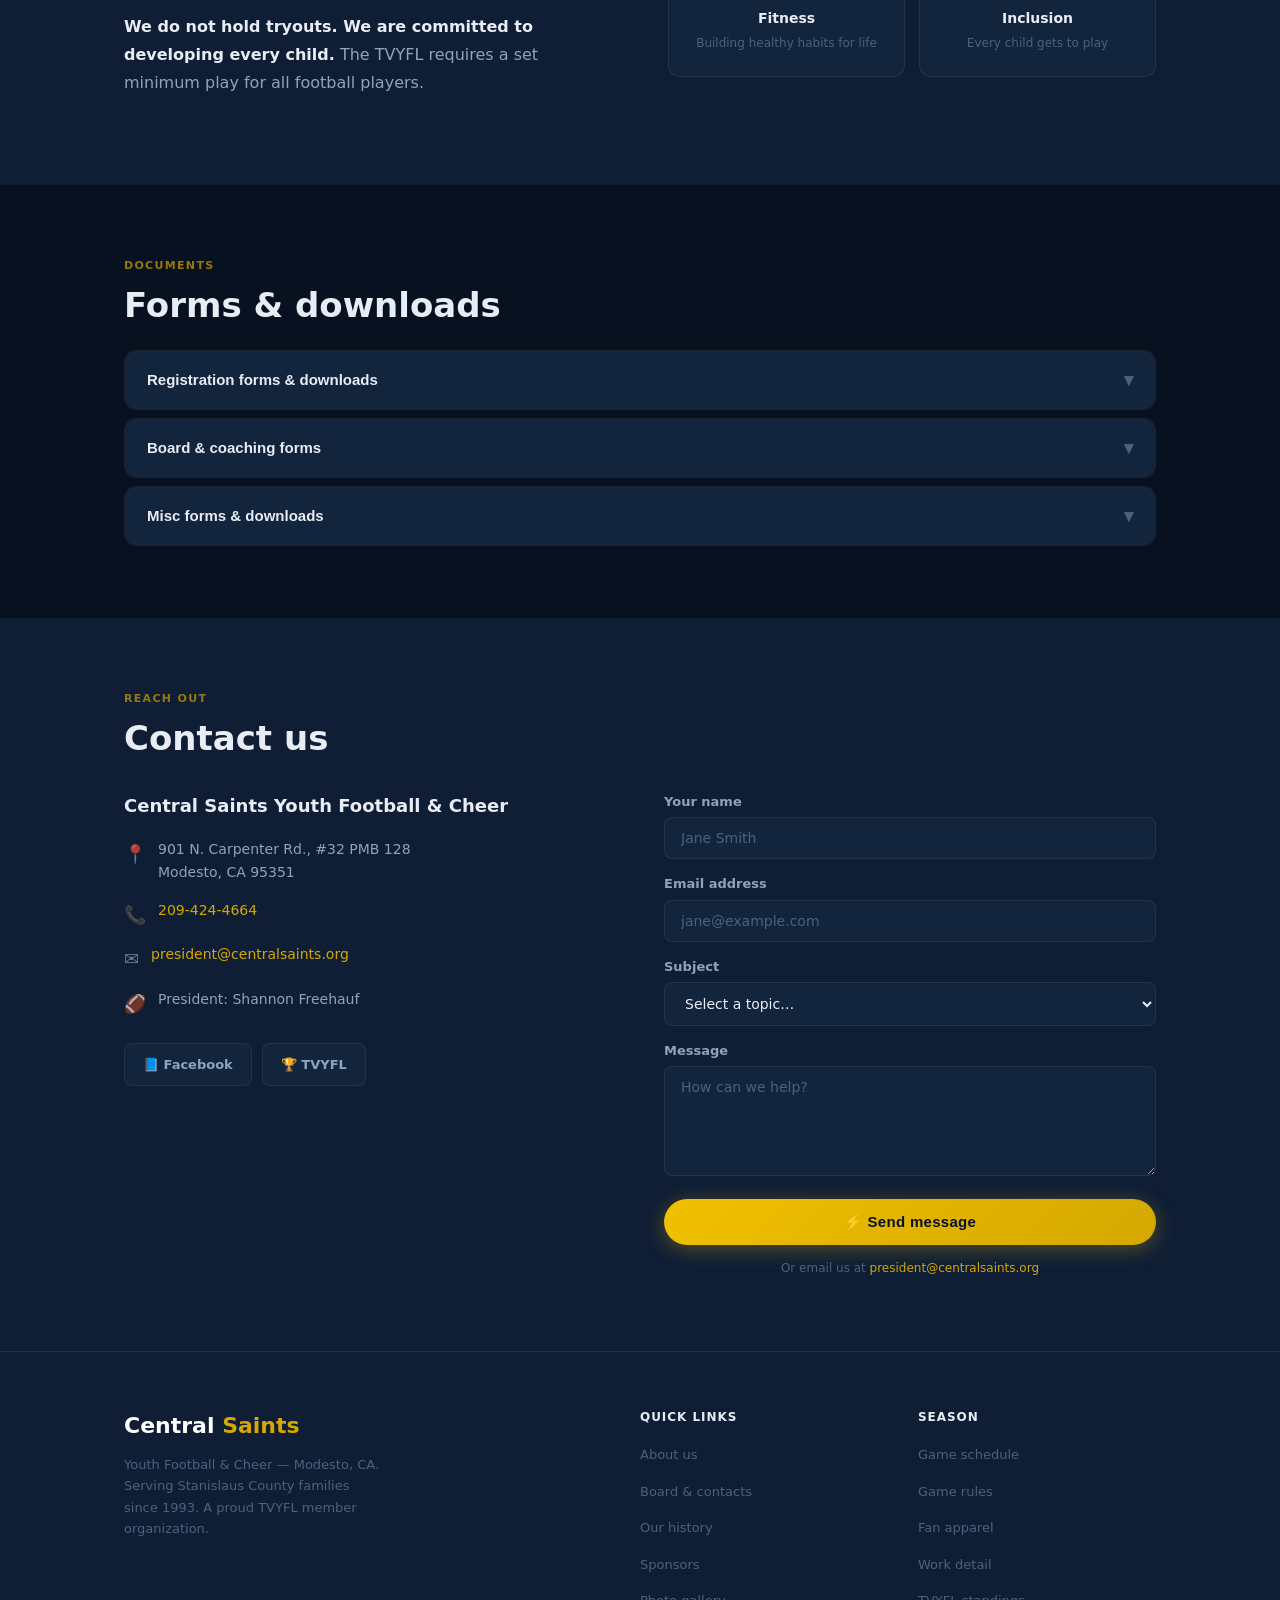
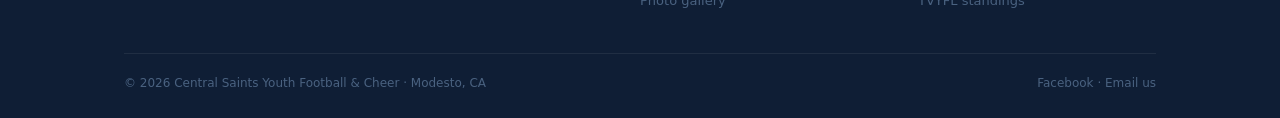
==== commit db9d5733: "Use optimized WebP images" ====
--- a/index.html
+++ b/index.html
@@ -516,9 +516,9 @@
   <main id="main">
 
     <div class="banner-img-wrap">
-      <img src="images/2016banner.jpg"
+      <img src="images/2016banner.webp"
            alt="Central Saints Youth Football &amp; Cheer — A Tradition of Pride &amp; Excellence, Champions since 1993"
-           width="1200" height="200">
+           width="3099" height="418">
     </div>
 
     <section class="hero" aria-labelledby="hero-heading">
@@ -544,9 +544,9 @@
             </div>
           </div>
           <div class="hero-photo">
-            <img src="images/2026champs.png"
+            <img src="images/2026champs.webp"
                  alt="Central Saints championship history — 2017 through 2025 football and cheer titles"
-                 width="1024" height="1536">
+                 width="1056" height="1490">
           </div>
         </div>
         <div class="hero-stats" aria-label="Team highlights">
@@ -586,7 +586,7 @@
             </div>
           </a>
 
-          <a href="forms/FootballCheer_Registration_Packet_2026.pdf" class="quicklink-card" target="_blank">
+          <a href="docs/FootballCheer Registration Packet Combined 2026.pdf" class="quicklink-card" target="_blank">
             <div class="ql-content">
               <span class="ql-tag">Download</span>
               <h3>Registration packet</h3>
@@ -595,7 +595,7 @@
             </div>
           </a>
 
-          <a href="forms/ImportantDates.pdf" class="quicklink-card" target="_blank">
+          <a href="docs/ImportantDates.pdf" class="quicklink-card" target="_blank">
             <div class="ql-content">
               <span class="ql-tag">Key dates</span>
               <h3>Important dates</h3>
@@ -622,7 +622,7 @@
             </div>
           </a>
 
-          <a href="http://www.tvyfl.us" class="quicklink-card" target="_blank" rel="noopener">
+          <a href="https://www.tvyfl.us" class="quicklink-card" target="_blank" rel="noopener">
             <div class="ql-content">
               <span class="ql-tag">League</span>
               <h3>TVYFL standings</h3>
@@ -679,7 +679,7 @@
           </div>
           <div class="reg-cta-btns">
             <a href="https://centralsaints.sportsplus.app/public/4731/registration" class="btn btn-gold" target="_blank" rel="noopener">⚡ Register online</a>
-            <a href="forms/FootballCheer_Registration_Packet_2026.pdf" class="btn btn-ghost" target="_blank">Download packet</a>
+            <a href="docs/FootballCheer Registration Packet Combined 2026.pdf" class="btn btn-ghost" target="_blank">Download packet</a>
           </div>
         </div>
       </div>
@@ -736,7 +736,7 @@
             </button>
             <div class="acc-body" id="acc-reg">
               <ul>
-                <li><span class="doc-icon" aria-hidden="true">📄</span><a href="forms/FootballCheer_Registration_Packet_2026.pdf" target="_blank">Football &amp; Cheer Registration Packet 2026</a></li>
+                <li><span class="doc-icon" aria-hidden="true">📄</span><a href="docs/FootballCheer Registration Packet Combined 2026.pdf" target="_blank">Football &amp; Cheer Registration Packet 2026</a></li>
                 <li><span class="doc-icon" aria-hidden="true">📄</span><a href="forms/CCHSPermissionForm.pdf" target="_blank">CCHS Permission Form</a></li>
                 <li><span class="doc-icon" aria-hidden="true">📄</span><a href="forms/TVYFLPhysicalForm.pdf" target="_blank">TVYFL Physical Form</a></li>
                 <li><span class="doc-icon" aria-hidden="true">🌐</span><a href="https://centralsaints.sportsplus.app/public/4731/registration" target="_blank" rel="noopener">Online registration portal</a></li>
@@ -759,7 +759,7 @@
                 <li><span class="doc-icon" aria-hidden="true">📄</span><a href="forms/SaintsCoachApplication.pdf" target="_blank">Saints Coach Application</a></li>
                 <li><span class="doc-icon" aria-hidden="true">📄</span><a href="forms/CoachesRequiredDocumentsInfo.pdf" target="_blank">Coaches Required Documents Info</a></li>
                 <li><span class="doc-icon" aria-hidden="true">📄</span><a href="forms/CoachingContract2019.pdf" target="_blank">Coaches Contract</a></li>
-                <li><span class="doc-icon" aria-hidden="true">📄</span><a href="forms/TVYFLCoachApplication.pdf" target="_blank">TVYFL Coach Application</a></li>
+                <li><span class="doc-icon" aria-hidden="true">📄</span><a href="forms/TVYFLNewCoachApplication.pdf" target="_blank">TVYFL Coach Application</a></li>
                 <li><span class="doc-icon" aria-hidden="true">📄</span><a href="forms/DOJform.pdf" target="_blank">DOJ Form</a></li>
                 <li><span class="doc-icon" aria-hidden="true">📄</span><a href="forms/PhotographyGuidelines.pdf" target="_blank">Photography Guidelines</a></li>
                 <li><span class="doc-icon" aria-hidden="true">📄</span><a href="forms/USA-Membership-Sign-Up.pdf" target="_blank">USA Membership Sign-Up Info</a></li>
@@ -774,12 +774,12 @@
             </button>
             <div class="acc-body" id="acc-misc">
               <ul>
-                <li><span class="doc-icon" aria-hidden="true">📄</span><a href="forms/CentralSaintsPhotoOrderForm.pdf" target="_blank">Photo Order Form</a></li>
-                <li><span class="doc-icon" aria-hidden="true">📄</span><a href="forms/HydrationTips.pdf" target="_blank">Hydration Tips</a></li>
-                <li><span class="doc-icon" aria-hidden="true">📄</span><a href="forms/SaintsDressCode.pdf" target="_blank">Saints Football Dress Code</a></li>
-                <li><span class="doc-icon" aria-hidden="true">📄</span><a href="forms/SaintsPastUniforms.pdf" target="_blank">Saints Logo</a></li>
-                <li><span class="doc-icon" aria-hidden="true">📄</span><a href="forms/YBAddForm.pdf" target="_blank">Yearbook Form</a></li>
-                <li><span class="doc-icon" aria-hidden="true">📄</span><a href="forms/WorkDetail.pdf" target="_blank">Work Detail Form</a></li>
+                <li><span class="doc-icon" aria-hidden="true">📄</span><a href="docs/CentralSaintsPhotoOrderForm.pdf" target="_blank">Photo Order Form</a></li>
+                <li><span class="doc-icon" aria-hidden="true">📄</span><a href="docs/HydrationTips.pdf" target="_blank">Hydration Tips</a></li>
+                <li><span class="doc-icon" aria-hidden="true">📄</span><a href="docs/SaintsDressCode.pdf" target="_blank">Saints Football Dress Code</a></li>
+                <li><span class="doc-icon" aria-hidden="true">📄</span><a href="docs/SaintsPastUniforms.pdf" target="_blank">Saints Logo</a></li>
+                <li><span class="doc-icon" aria-hidden="true">📄</span><a href="docs/YBAddForm.pdf" target="_blank">Yearbook Form</a></li>
+                <li><span class="doc-icon" aria-hidden="true">📄</span><a href="docs/workdetail.pdf" target="_blank">Work Detail Form</a></li>
               </ul>
             </div>
           </div>
@@ -816,7 +816,7 @@
             </ul>
             <div class="contact-social">
               <a href="https://www.facebook.com/CSFootball/" class="social-btn" target="_blank" rel="noopener">📘 Facebook</a>
-              <a href="http://www.tvyfl.us" class="social-btn" target="_blank" rel="noopener">🏆 TVYFL</a>
+              <a href="https://www.tvyfl.us" class="social-btn" target="_blank" rel="noopener">🏆 TVYFL</a>
             </div>
           </div>
           <div>
@@ -880,7 +880,7 @@
             <li><a href="rules.html">Game rules</a></li>
             <li><a href="store.html">Fan apparel</a></li>
             <li><a href="workdetail.html">Work detail</a></li>
-            <li><a href="http://www.tvyfl.us" target="_blank" rel="noopener">TVYFL standings</a></li>
+            <li><a href="https://www.tvyfl.us" target="_blank" rel="noopener">TVYFL standings</a></li>
           </ul>
         </div>
       </div>
@@ -929,7 +929,7 @@
         status.textContent = 'Please fill in all required fields.';
         return;
       }
-      var body = 'Name: ' + name + '%0D%0AEmail: ' + email + '%0D%0A%0D%0A' + encodeURIComponent(message);
+      var body = encodeURIComponent('Name: ' + name + '\r\nEmail: ' + email + '\r\n\r\n' + message);
       var subj = encodeURIComponent((subject || 'Website enquiry') + ' — from ' + name);
       window.location.href = 'mailto:president@centralsaints.org?subject=' + subj + '&body=' + body;
       status.className = 'form-status success';
